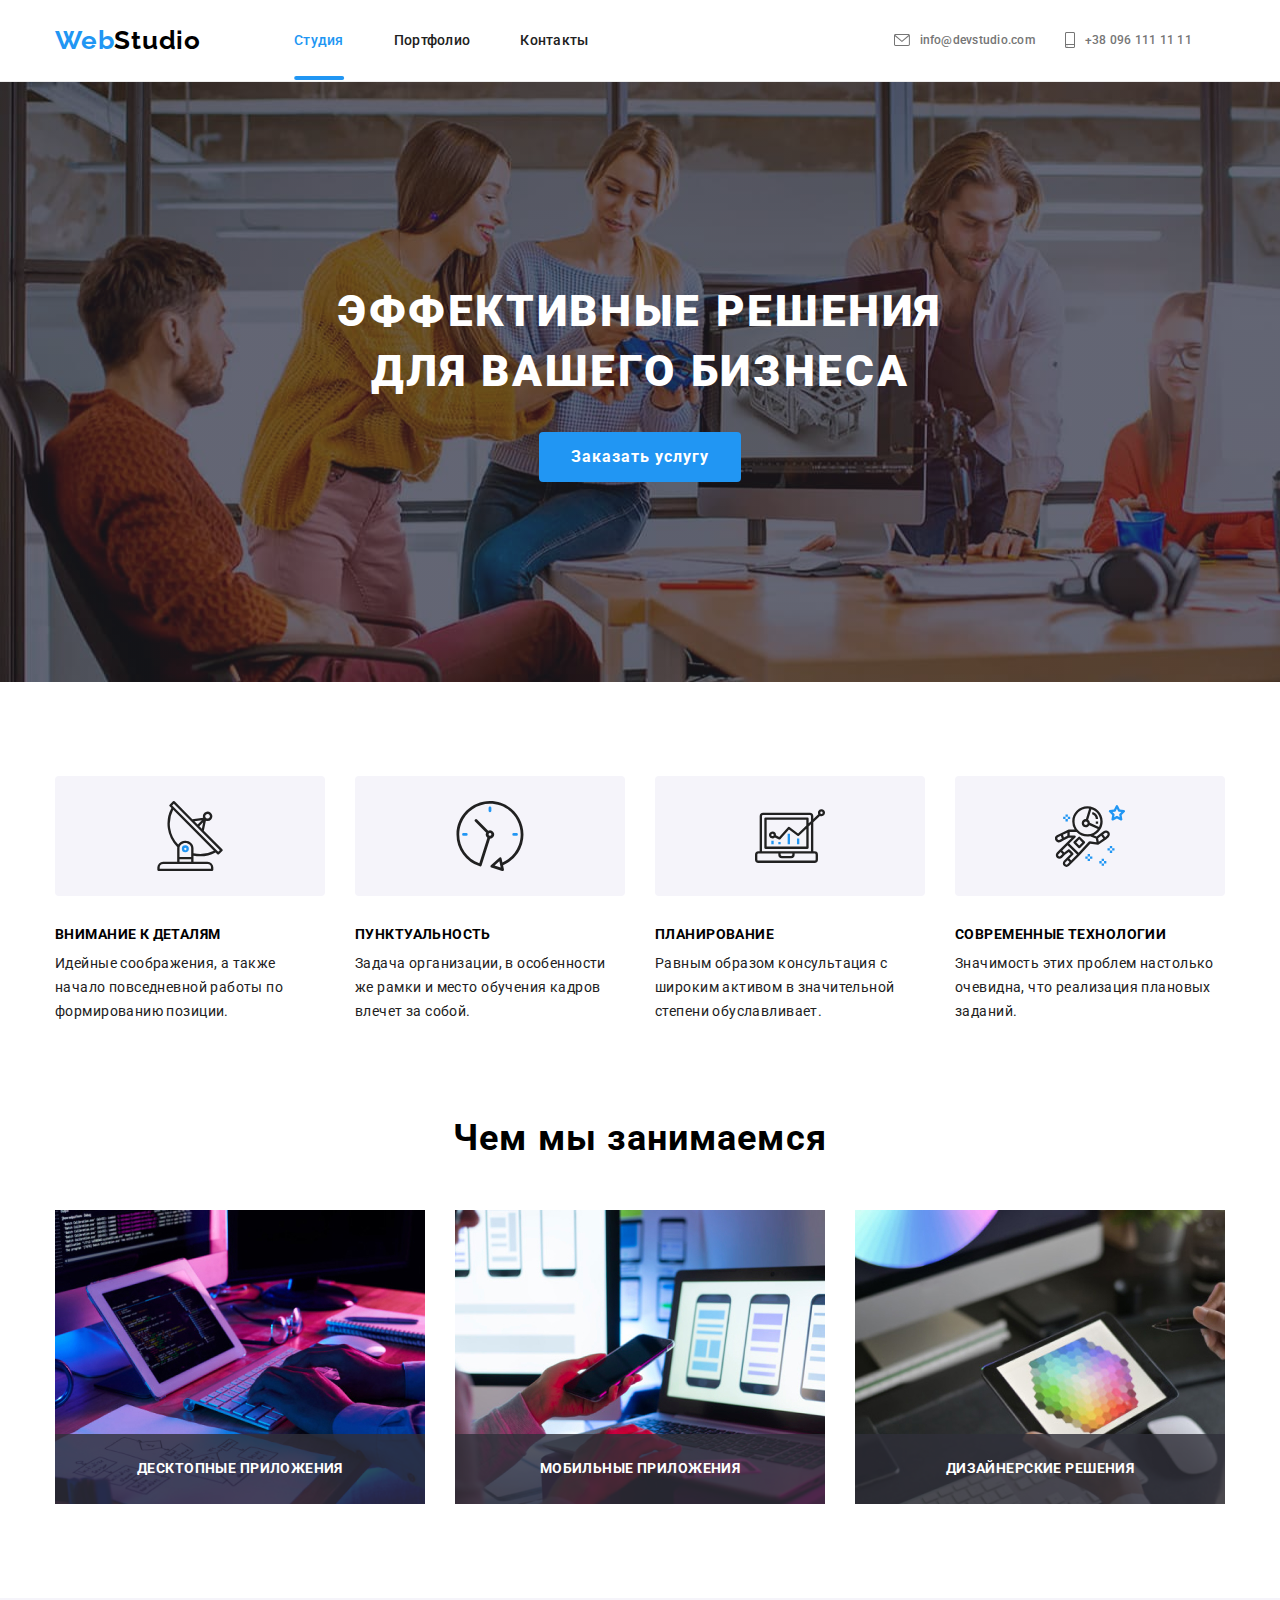
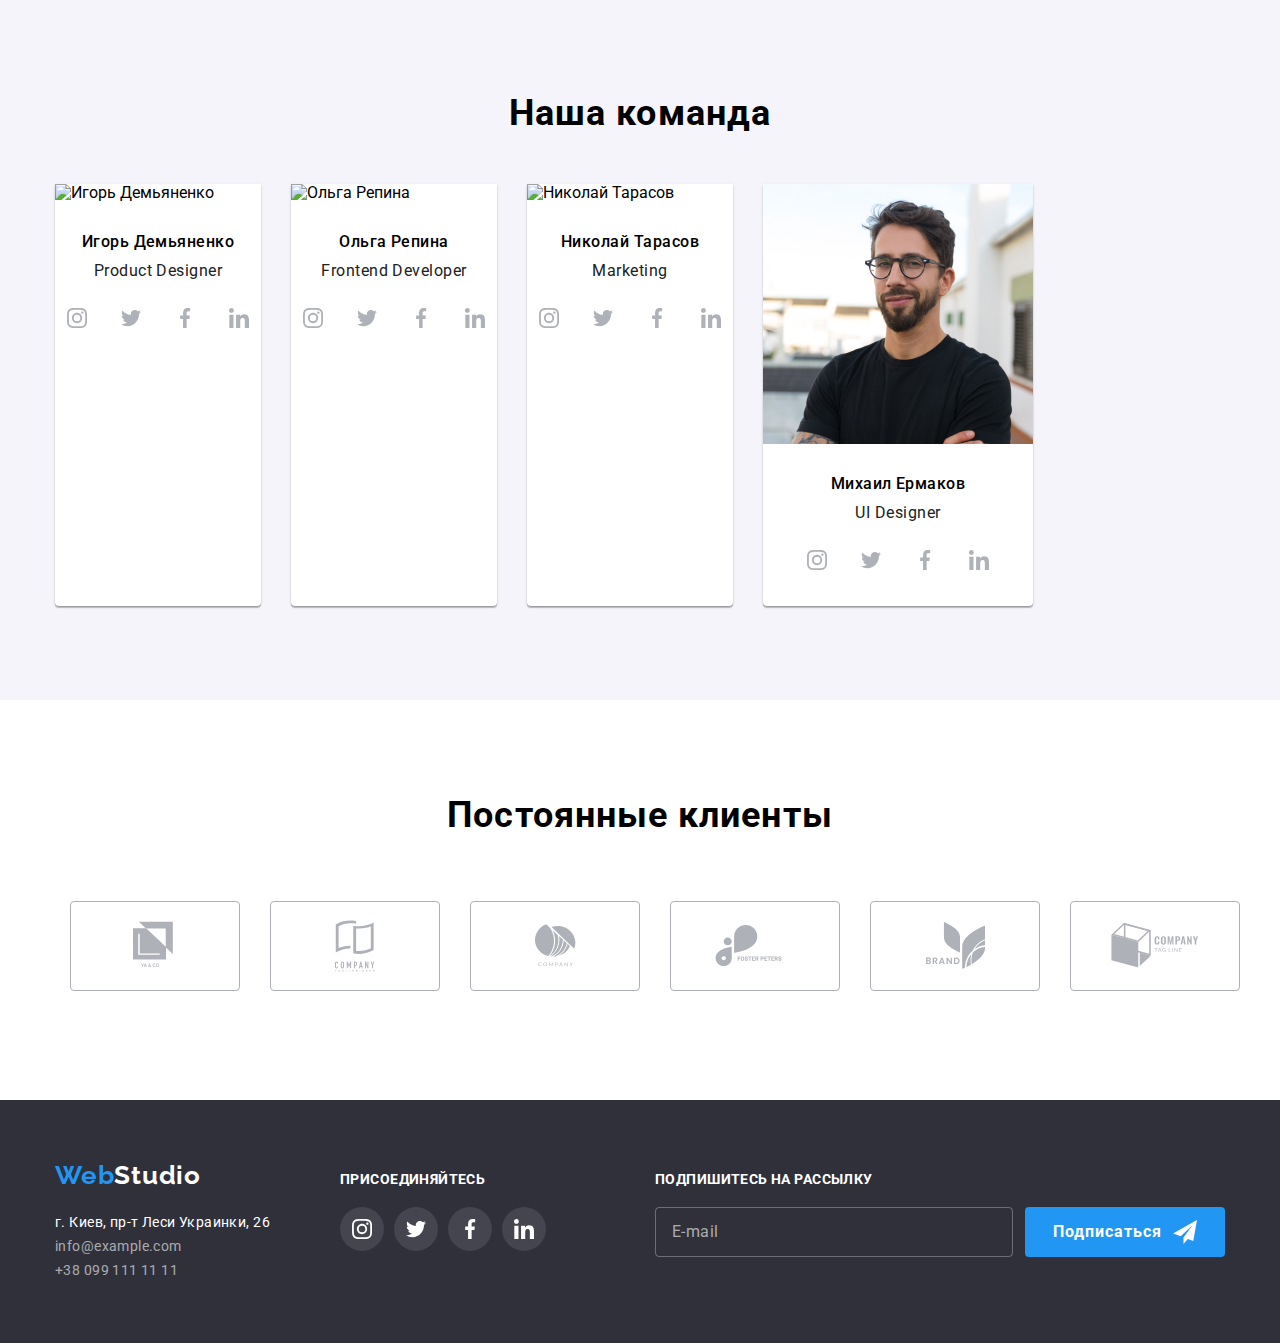
==== index.html @ d5cc0164 "дабавлены файлы в проект  и создана адаптивная версия страниц" ====
<!DOCTYPE html>
<html lang="ru">
   <head>
      <meta charset="UTF-8">
      <meta name="viewport" content="width=device-width, initial-scale=1.0">
      <title>WebStudio</title>
      <link rel="preconnect" href="https://fonts.gstatic.com">
      <link href="https://fonts.googleapis.com/css2?family=Raleway:wght@700&family=Roboto:wght@400;500;700;900&display=swap" rel="stylesheet">
      <link rel="stylesheet" href="https://cdnjs.cloudflare.com/ajax/libs/modern-normalize/1.0.0/modern-normalize.min.css">
      <link rel="stylesheet" href="./css/main.min.css">
  </head>

<body>
    
   <header class="header-page">
      <div class="container header__container">
        
         <div class="header-page__mobile">
            <a class="logo-name" href="./index.html" lang="en">
               <span class="logo-name__first">Web</span><span class="logo-name__second">Studio</span>
            </a>

            <button 
            type="button" 
            class="menu-button" 
            aria-expanded="false"
            aria-controls="menu-container"
            data-menu-button>
               <svg class="menu-button--icon" width="40" height="40" 
               aria-label="Переключатель мобильного меню">
                  <use class="icon-cross"  
                  href="./images/sprite.svg#close_40px"></use>
                  <use class="icon-menu" 
                  href="./images/sprite.svg#menu_40px"></use>
               </svg>
            </button>
         </div>

         <nav class="main-nav" 
               id="menu-container"
               data-menu >
               
                  <ul class="main-nav__list">
                     <li class="main-nav__item">
                        <a class="main-nav__link main-nav__link--current" href="#"> Студия</a>
                     </li>
                     <li class="main-nav__item">
                        <a class="main-nav__link" href="./portfolio.html"> Портфолио</a>
                     </li>
                     <li class="main-nav__item">
                        <a class="main-nav__link" href="#"> Контакты</a>
                     </li>
                  </ul>
               
               
                  <ul class="contact">
                     <li class="contact__item">
                        <a class="contact__link" href="mailto:info@devstudio.com">
                           <svg class="contact__icon contact__icon--envelope" width="16" height="12">
                              <use href="./images/sprite.svg#envelope"></use>
                           </svg>
                           info@devstudio.com
                        </a>
                     </li>
                     <li class="contact__item">
                        <a class="contact__link" href="tel:+380961111111">
                           <svg class="contact__icon contact__icon--smartphone" width="10" height="16">
                              <use href="./images/sprite.svg#smartphone"></use>
                           </svg>
                           +38 096 111 11 11
                        </a>
                     </li>
                  </ul>
               
            </nav>

      </div>
   </header>
   
   <main>
      <!--Hero-->
      <section class="hero">
         <div class="container">
            <h1 class="hero__title">Эффективные решения для вашего бизнеса</h1>
            <button class="modal-btn" type="button" data-modal-open>Заказать услугу</button>
         </div>
      </section>
        
       
     <!--Priority-->
      <section class="priority">
          <h2 class="visually-hidden">Преимущества</h2>
          <div class="container">
              <ul class="priority__list ">
                
                 <li class="priority__item">
                    <div class="priority__cover">
                      <svg class="priority__icon">
                        <use href="./images/sprite.svg#antenna"></use>
                     </svg>
                   </div>
                      <h3 class="title">Внимание к деталям</h3>
                      <p class="priority__text">Идейные соображения, а также начало повседневной работы по формированию позиции.</p>
                 </li>

                 <li class="priority__item">
                    <div class="priority__cover">
                      <svg class="priority__icon">
                        <use href="./images/sprite.svg#clock"></use>
                      </svg>
                    </div>
                      <h3 class="title">Пунктуальность</h3>
                      <p class="priority__text">Задача организации, в особенности же рамки и место обучения кадров влечет за собой.</p>
                 </li>

                 <li class="priority__item">
                    <div class="priority__cover">
                      <svg class="priority__icon" >
                        <use href="./images/sprite.svg#diagram"></use>
                      </svg>
                   </div>
                       <h3 class="title">Планирование</h3>
                       <p class="priority__text">Равным образом консультация с широким активом в значительной степени обуславливает.</p>
                 </li>

                 <li class="priority__item">
                    <div class="priority__cover">
                      <svg class="priority__icon">
                        <use href="./images/sprite.svg#astronaut"></use>
                      </svg>
                   </div>
                      <h3 class="title">Современные технологии</h3>
                      <p class="priority__text">Значимость этих проблем настолько очевидна, что реализация плановых заданий.</p>
                 </li>
              </ul>
            </div> 
         </section> 
         
         <!--doing-->
  <section class="doing">
             <div class="container">
                <h2 class="section-title">Чем мы занимаемся</h2>
                <ul class="doing__list">
                  
                  <li class="doing__item">
                     <img class="doing__img" src="./images/doing/img.1.jpg" 
                           alt="Набор кода" 
                           srcset="./images/doing/img.1-1x.jpg 1x, 
                           ./images/doing/img.1-2x.jpg 2x">
                      <h3 class="doing__subtitle">Десктопные приложения</h3>
                  </li>
                  
                  <li class="doing__item">
                     <img class="doing__img" src="./images/doing/img.2.jpg" 
                        alt="Создание приложений для смартфона" 
                        srcset="./images/doing/img.2-1x.jpg 1x, 
                        ./images/doing/img.2-2x.jpg 2x">
                     <h3 class="doing__subtitle">Мобильные приложения</h3>
                  </li>
                  
                  <li class="doing__item">
                     <img class="doing__img" src="./images/doing/img.3.jpg" 
                       alt="Дизайн приложений" 
                       srcset="./images/doing/img.3-1x.jpg 1x, ./images/Galery/img.3-2x.jpg 2x">
                     <h3 class="doing__subtitle">Дизайнерские решения</h3>
                  </li>
                
               </ul>
            </div>
         </section> 

         <!--team-->

  <section class="team">
            <div class="container">
             <h2 class="section-title">Наша команда</h2>
              <ul class="team__list">
                  
                <li class="team__item">
                     <picture class="team__img">
                        <source 
                        srcset="./images/Team/img1-desk-1x.jpg 1x, ./images/Team/img1-desk-2x.jpg 2x" 
                        media="(min-width: 1200px)">
                     
                        <source 
                        srcset="./images/Team/img1-tablet-1х.jpg 1x, ./images/Team/img1-tablet-2x.jpg 2x" 
                        media="(min-width: 768px)">
                     
                        <source 
                        srcset="./images/Team/img1-1х.jpg 1x, ./images/Team/img1-2х.jpg 2x" 
                        media="(min-width: 320px)">
                        <img class="team__img" src="./images/Team/img1-1х.jpg" 
                           alt="Игорь Демьяненко" >
                     </picture>
                     <div class="team__text">
                         <h3 class="team__name">Игорь Демьяненко</h3>
                         <p class="team__specialty" lang="en">Product Designer</p>
                     </div>
                       <ul class="social-list social-list--cards">
                         <li class="social__item">
                            <a class="social__link" href="">
                              <svg class="social__icon">
                                 <use href="./images/sprite.svg#instagram"></use>
                              </svg>
                            </a>
                         </li>
                         <li class="social__item">
                            <a class="social__link" href="">
                              <svg class="social__icon">
                                 <use href="./images/sprite.svg#twitter"></use>
                              </svg>
                            </a>
                         </li>
                         <li class="social__item">
                            <a class="social__link" href="">
                              <svg class="social__icon">
                                 <use href="./images/sprite.svg#facebook"></use>
                              </svg>
                            </a>
                         </li>
                         <li class="social__item">
                            <a class="social__link" href="">
                              <svg class="social__icon">
                                 <use href="./images/sprite.svg#linkedin"></use>
                              </svg>
                            </a>
                         </li>
                     </ul>
                 </li>

                 <li class="team__item">
                        <picture class="team__img">
                           <source 
                              srcset="./images/Team/img2-desk-1x.jpg 1x, ./images/Team/img2-desk-2x.jpg 2x" 
                              media="(min-width: 1200px)">
                           
                           <source 
                           srcset="./images/Team/img2-tablet-1x.jpg 1x, ./images/Team/img2-tablet-2x.jpg 2x" 
                              media="(min-width: 768px)">
                           
                           <source 
                           srcset="./images/Team/img2-1х.jpg 1x, ./images/Team/img2-2х.jpg 2x"
                              media="(min-width: 320px)">
                           <img class="team__img" src="./images/Team/img2-1х.jpg" 
                                 alt="Ольга Репина" >
                           </picture>
                        <div class="team__text">
                          <h3 class="team__name">Ольга Репина</h3>
                          <p class="team__specialty" lang="en">Frontend Developer</p>
                       </div>
                     <ul class="social-list social-list--cards">
                        <li class="social__item">
                           <a class="social__link" href="">
                              <svg class="social__icon">
                                 <use href="./images/sprite.svg#instagram"></use>
                              </svg>
                           </a>
                        </li>
                        <li class="social__item">
                           <a class="social__link" href="">
                              <svg class="social__icon">
                                 <use href="./images/sprite.svg#twitter"></use>
                              </svg>
                           </a>
                        </li>
                        <li class="social__item">
                           <a class="social__link" href="">
                              <svg class="social__icon">
                                 <use href="./images/sprite.svg#facebook"></use>
                              </svg>
                           </a>
                        </li>
                        <li class="social__item">
                           <a class="social__link" href="">
                              <svg class="social__icon">
                                 <use href="./images/sprite.svg#linkedin"></use>
                              </svg>
                           </a>
                        </li>
                     </ul>
                 </li>

                 <li class="team__item">
                       <picture class="team__img">
                           <source 
                           srcset="./images/Team/img3-desk-1x.jpg 1x, ./images/Team/img3-desk-2x.jpg 2x" 
                           media="(min-width: 1200px)">
                        
                           <source 
                           srcset="./images/Team/img3-tablet-1x.jpg 1x, ./images/Team/img3-tablet-2x.jpg 2x" 
                           media="(min-width: 768px)">
                        
                           <source 
                           srcset="./images/Team/img3-1х.jpg 1x, ./images/Team/img3-2х.jpg 2x" 
                           media="(min-width: 320px)">
                           <img class="team__img" src="./images/Team/img3-1х.jpg" 
                           alt="Николай Тарасов" >
                        </picture>
                       <div class="team__text">
                          <h3 class="team__name">Николай Тарасов</h3>
                          <p class="team__specialty" lang="en">Marketing</p>
                      </div>
                     <ul class="social-list social-list--cards">
                        <li class="social__item">
                           <a class="social__link" href="">
                              <svg class="social__icon">
                                 <use href="./images/sprite.svg#instagram"></use>
                              </svg>
                           </a>
                        </li>
                        <li class="social__item">
                           <a class="social__link" href="">
                              <svg class="social__icon">
                                 <use href="./images/sprite.svg#twitter"></use>
                              </svg>
                           </a>
                        </li>
                        <li class="social__item">
                           <a class="social__link" href="">
                              <svg class="social__icon">
                                 <use href="./images/sprite.svg#facebook"></use>
                              </svg>
                           </a>
                        </li>
                        <li class="social__item">
                           <a class="social__link" href="">
                              <svg class="social__icon">
                                 <use href="./images/sprite.svg#linkedin"></use>
                              </svg>
                           </a>
                        </li>
                     </ul>
                 </li>

                 <li class="team__item">
                        <picture class="team__img">
                           <source 
                           srcset="./images/team/img4-desk-1x.jpg 1x, ./images/team/img4-desk-2x.jpg 2x" 
                           media="(min-width: 1200px)">
                        
                           <source 
                           srcset="./images/team/img4-tablet-1x.jpg 1x, ./images/team/img4-tablet-2x.jpg 2x" 
                           media="(min-width: 768px)">
                        
                           <source 
                           srcset="./images/team/img4-1х.jpg 1x, ./images/team/img4-2х.jpg 2x" 
                           media="(min-width: 320px)">
                           <img class="team__img" src="./images/team/img4-1х.jpg" 
                           alt="Михаил Ермаков" >
                        </picture>
                        <div class="team__text">
                          <h3 class="team__name">Михаил Ермаков</h3>
                          <p class="team__specialty" lang="en">UI Designer</p>
                       </div>
                      <ul class="social-list social-list--cards">
                        <li class="social__item">
                           <a class="social__link" href="">
                              <svg class="social__icon">
                                 <use href="./images/sprite.svg#instagram"></use>
                              </svg>
                           </a>
                        </li>
                        <li class="social__item">
                           <a class="social__link" href="">
                              <svg class="social__icon">
                                 <use href="./images/sprite.svg#twitter"></use>
                              </svg>
                           </a>
                        </li>
                        <li class="social__item">
                           <a class="social__link" href="">
                              <svg class="social__icon">
                                 <use href="./images/sprite.svg#facebook"></use>
                              </svg>
                           </a>
                        </li>
                        <li class="social__item">
                           <a class="social__link" href="">
                              <svg class="social__icon">
                                 <use href="./images/sprite.svg#linkedin"></use>
                              </svg>
                           </a>
                        </li>
                     </ul>
                 </li>
              </ul>
            </div>
         </section> 
     

   
   <!--Clients -->
<section class="clients">
         <div class="container">
             <h2 class="section-title">Постоянные клиенты</h2>
             <ul class="clients__list">
                <li class="clients__item">
                   <a class="clients__link" href="">
                     <svg class="clients__icon" width="44" height="50">
                        <use href="./images/sprite.svg#cl1"></use>
                     </svg>
                   </a>
                </li>
                <li class="clients__item">
                  <a class="clients__link" href="">
                     <svg class="clients__icon" width="40" height="52">
                        <use href="./images/sprite.svg#cl2"></use>
                     </svg>
                  </a>
                </li>
                <li class="clients__item">
                  <a class="clients__link" href="">
                     <svg class="clients__icon" width="41" height="43">
                        <use href="./images/sprite.svg#cl3"></use>
                     </svg>
                  </a>
                </li>
                <li class="clients__item">
                  <a class="clients__link" href="">
                     <svg class="clients__icon" width="80" height="42">
                        <use href="./images/sprite.svg#cl4"></use>
                     </svg>
                  </a>
                </li>
                <li class="clients__item">
                  <a class="clients__link" href="">
                     <svg class="clients__icon" width="59" height="47">
                        <use href="./images/sprite.svg#cl5"></use>
                     </svg>
                  </a>
                </li>
                <li class="clients__item">
                  <a class="clients__link" href="">
                     <svg class="clients__icon" width="88" height="45">
                        <use href="./images/sprite.svg#cl6"></use>
                     </svg>
                  </a>
                </li>
             </ul>
         </div>
     </section>
   </main>
        
        <!--Footer-->
  <footer class="footer">
        <div class="container footer__section">
            <div class="footer--tablet">
               <div class="footer__container">
               <a class="logo-name logo-name--accent" href="./index.html" lang="en">
                  <span class="logo-name__first">Web</span><span >Studio</span>
               </a>
               <address class="footer__contact">
                  <ul class="footer__list">
                     <li class="footer__item">
                        <a class="footer__link geolocation" href="https://goo.gl/maps/EtJUNi4Rh7HyhGB7A" target="_blank">г. Киев, пр-т Леси Украинки, 26</a>
                     </li>
                     <li class="footer__item">
                        <a class="footer__link" href="mailto:info@example.com">info@example.com</a>
                     </li>
                     <li class="footer__item">
                        <a class="footer__link" href="tel:+380991111111">+38 099 111 11 11</a>
                     </li>
                  </ul>
               </address>
               </div>
               <div class="social">
                  <b class="title title--appeal">присоединяйтесь</b>
                  <ul class="social-list">
                     <li class="social__item">
                        <a class="social__link footer--social__link" href="">
                           <svg class="social__icon footer--social__icon">
                              <use href="./images/sprite.svg#instagram"></use>
                           </svg>
                        </a>
                     </li>
                     <li class="social__item">
                        <a class="social__link footer--social__link" href="">
                           <svg class="social__icon footer--social__icon">
                              <use href="./images/sprite.svg#twitter"></use>
                           </svg>
                        </a>
                     </li>
                     <li class="social__item">
                        <a class="social__link footer--social__link" href="">
                           <svg class="social__icon footer--social__icon">
                              <use href="./images/sprite.svg#facebook"></use>
                           </svg>
                        </a>
                     </li>
                     <li class="social__item">
                        <a class="social__link footer--social__link" href="">
                           <svg class="social__icon footer--social__icon">
                              <use href="./images/sprite.svg#linkedin"></use>
                           </svg>
                        </a>
                     </li>
                  </ul>
               </div>
            </div>
             <form class="form">
                <b class="title title--appeal">Подпишитесь на рассылку</b>
                <label class="form__label">
                   <input class="form__input" type="email" name="mail" placeholder="E-mail"/> 
                   <button class="modal-btn modal-btn--form" type="submit">Подписаться
                      <svg class="form__icon" width="24" height="24">
                         <use href="./images/sprite.svg#send"></use>
                      </svg>
                   </button>
                </label>
             </form>
       </div>
    </footer>
 
    <!--Backdrop-->
   <div class="backdrop is-hidden" data-modal>
       <div class="modal">
             <button  type="button" class="modal__close-button" data-modal-close>
              <svg class="button__close-icon">
                <use href="./images/sprite.svg#close-black"></use>
              </svg>
             </button>
             <b class="backdrop__title">Оставьте свои данные, мы вам перезвоним</b>
        
           <div class="modal-form">
             <label class="modal-form__label">
               <span class="modal-form__name">Имя</span> 
                <span class="modal-form-container">
                  <input class="modal-form__input" type="text" name="name">
                     <svg class="modal-form__icon" width="18" height="18">
                        <use href="./images/sprite.svg#person-black"></use>
                     </svg> 
                </span>
             </label>
           </div>
         
           <div class="modal-form">
             <label class="modal-form__label">
               <span class="modal-form__name">Телефон</span>
               <span class="modal-form-container">
                 <input class="modal-form__input" type="tel" name="tel">
                    <svg class="modal-form__icon" width="18" height="18">
                       <use href="./images/sprite.svg#phone-black"></use>
                   </svg>
               </span>
             </label>
           </div>
        
           <div class="modal-form">
             <label class="modal-form__label">
               <span class="modal-form__name">Почта</span>
               <span class="modal-form-container">
                 <input class="modal-form__input" type="email" name="email">
                    <svg class="modal-form__icon" width="18" height="18">
                      <use href="./images/sprite.svg#email-black"></use>
                   </svg>
               </span>
             </label>
           </div>
        
           <div class="modal-form modal-form--textarea ">
            <label class="modal-form__label">
               <span class="modal-form__name">Комментарий</span>
               <textarea class="modal-form__placeholder" name="comment" placeholder="Введите текст"></textarea>
            </label>
           </div>
         
           <div class="checkbox">
              <input class="chekbox__input visually-hidden" type="checkbox" name="check" value="accept-policy" id="policy">
              <label class="checkbox__label" for="policy">
                 <span class="checkbox__text">Соглашаюсь с рассылкой и принимаю
                   <a class="checkbox__link" href="#">Условия договора</a> 
                </span>
             </label>
           </div>
         
           <button class="modal-btn" type="submit">Отправить</button>
         
       </div>
    </div> 
   
<script src="./js/modal.js"></script>
<script src="./js/burger.js"></script>
</body>
</html>
---- css/main.min.css ----
:root{--third-color: #212121;--title-text-color: #757575;--accent-color: #2196f3;--second-color: #ffffff;--background-body-section: #e5e5e5;--background-team-section: #f5f4fa;--background-hero-section: #2f303a;--footer-link-color: rgba(255, 255, 255, 0.6);--footer-background-color: rgb(255, 255, 255, 0.1);--timing-fn: 250ms cubic-bezier(0.4, 0, 0.2, 1);--main-font: Roboto, sans-serif;--secondary-font: Raleway, sans-serif;--main-letter-spacing: 0.03em}a{text-decoration:none}ul{list-style:none;padding:0;margin:0}h1,h2,h3,h4,p{margin:0}.img{display:block;max-width:100%}box*{margin:0}.contact,.footer-contact{font-style:normal}body{font-family:var(--main-font)}.visually-hidden{position:absolute;width:1px;height:1px;margin:-1px;border:0;padding:0;white-space:nowrap;clip-path:inset(100%);clip:rect(0 0 0 0);overflow:hidden}.is-hidden{opacity:0;visibility:hidden;pointer-events:none}.container{display:block;padding-right:15px;padding-left:15px;width:100%;margin:0 auto}@media screen and (min-width: 480px){.container{max-width:480px}}@media screen and (min-width: 768px){.container{max-width:768px}}@media screen and (min-width: 1200px){.container{max-width:1200px}}.section{padding-top:60px;padding-bottom:60px}.section-title{display:block;font-weight:700;font-size:28px;line-height:1.18;text-align:center;letter-spacing:0.03em;margin-bottom:30px}@media screen and (min-width: 1200px){.section-title{font-size:36px;line-height:1.17;margin-bottom:50px}}.title{display:block;margin-bottom:10px;font-weight:700;font-size:14px;line-height:1.143;letter-spacing:0.03em;text-transform:uppercase}.title--appeal{color:var(--second-color);margin-bottom:20px}@media screen and (min-width: 320px) and (max-width: 767px){.title{text-align:center}}.logo-name{text-decoration:none;font-family:var(--secondary-font);font-weight:700;font-size:24px;line-height:1.17;letter-spacing:0.03em}@media screen and (min-width: 768px){.logo-name{margin-right:88px}}@media screen and (min-width: 1200px){.logo-name{font-size:26px;line-height:1.19;margin-right:93px}}.logo-name__first{color:var(--accent-color)}.logo-name__second{color:black}.logo-name--accent{display:block;margin:0 auto;margin-bottom:20px;color:var(--second-color)}.modal-btn{display:block;margin:0 auto;min-width:200px;padding:10px 32px;border-radius:4px;border:none;cursor:pointer;font-family:var(--main-font);font-weight:700;font-size:16px;line-height:1.88;letter-spacing:0.06em;color:var(--second-color);background-color:var(--accent-color)}.modal-btn--form{display:flex;justify-content:space-between;align-items:center;padding:10px 28px;width:200px;height:50px}.social-list{display:flex;justify-content:center}.social-list--cards{padding-bottom:24px}.social{display:block;margin:0 auto;margin-bottom:60px}@media screen and (min-width: 768px){.social{margin:0}}.social__item:not(:last-child){margin-right:10px}.social__icon{width:20px;height:20px;fill:#afb1b8;transition:fill var(--timing-fn)}.social__link:hover .social__icon,.social__link:focus .social__icon{fill:var(--second-color)}.social__link{display:flex;justify-content:center;align-items:center;width:44px;height:44px;border-radius:50%;background-color:var(--second-color);transition:background-color var(--timing-fn)}.social__link:hover,.social__link:focus{background-color:var(--accent-color)}.header-page{position:relative;border-bottom:1px solid #ececec;margin:0 auto}.header-page__mobile{display:flex;justify-content:space-between;align-items:center}.header-page__container{padding-top:16px;padding-bottom:16px;text-align:center}.main-nav__link{position:relative;transition:color var(--timing-fn);padding-bottom:8px;font-weight:500;font-size:18px;line-height:1.17;letter-spacing:0.02em;color:#212121}.main-nav__link--current{color:var(--accent-color)}.main-nav__link--current::after{content:"";position:absolute;display:block;width:100%;height:4px;background-color:var(--accent-color);bottom:0;border-radius:2px;left:50%;transform:translate(-50%)}.main-nav__link .main-nav__link:hover,.main-nav__link .contact__link:hover,.main-nav__link .main-nav__link:focus{color:var(--accent-color)}.contact{margin-right:auto}.contact__icon{display:block;margin-right:10px;fill:currentColor}.contact__link{display:flex;justify-content:center;align-items:center;font-weight:500;font-size:18px;line-height:1.17;letter-spacing:0.02em;color:var(--title-text-color);transition:color var(--timing-fn)}.menu-button{display:inline-flex;margin:0;padding:0;border:none;background-color:transparent}.menu-button--icon{display:block;transition:fill var(--timing-fn)}.menu-button:hover .menu-button--icon,.menu-button:focus .menu-button--icon{fill:var(--accent-color)}.menu-button .icon-cross{display:none}.menu-button.is-open .icon-cross{display:block}.menu-button.is-open .icon-menu{display:none}.main-nav.is-open{box-shadow:0px 4px 8px rgba(0,0,0,0.04),0px 2px 4px rgba(0,0,0,0.08),0px 1px 3px rgba(0,0,0,0.16)}@media screen and (min-width: 320px) and (max-width: 767px){.main-nav{display:none;position:absolute;z-index:100;top:100%;left:0;width:100%;background-color:var(--second-color);padding-top:60px;padding-bottom:60px;border-top:1px solid #ececec;transition:transform var(--timing-fn)}.main-nav.is-open{display:block}.main-nav__item:not(:last-child){margin-bottom:40px}.main-nav__list{margin-bottom:60px}.contact__item:not(:last-child){margin-bottom:16px}}@media screen and (min-width: 768px){.header__container{display:flex;align-items:center}.main-nav{display:flex}.main-nav__list{display:flex;align-items:center;margin-right:84px}.main-nav__item:not(:last-child){margin-right:50px}.main-nav__link{padding:32px 0;font-size:14px;line-height:1.14}.contact{display:flex;flex-wrap:wrap}.contact__link{font-size:12px;line-height:1.67}.menu-button{display:none}}@media screen and (min-width: 768px) and (max-width: 1199px){.contact__icon--envelope{width:14px;height:10px}.contact__icon--smartphone{height:14px}.contact__item:not(:last-child){margin-bottom:10px}}@media screen and (min-width: 1200px){.header__container{padding-top:25px;padding-bottom:25px}.main-nav__list{margin-right:305px}.contact__item:not(:last-child){margin-right:30px}.main-nav__link:hover,.contact__link:hover,.main-navn__link:focus{color:var(--accent-color)}}.hero{background-image:linear-gradient(rgba(47,48,58,0.4), rgba(47,48,58,0.4)),url("../images/hero/Header-mobile.jpg");background-repeat:no-repeat;background-size:cover;padding-top:118px;padding-bottom:118px}.hero__title{display:block;max-width:360px;margin:0 auto;margin-bottom:30px;font-weight:900;font-size:26px;line-height:1.62;text-align:center;letter-spacing:0.06em;text-transform:uppercase;color:var(--second-color)}@media screen and (min-device-pixel-ratio: 2) and (min-width: 320px), screen and (min-resolution: 192dpi) and (min-width: 320px), screen and (min-resolution: 2dppx) and (min-width: 320px){.hero{background-image:linear-gradient(rgba(47,48,58,0.4), rgba(47,48,58,0.4)),url("../images/hero/Header-mobile@2x.jpg")}}@media screen and (min-width: 768px){.hero{background-image:linear-gradient(rgba(47,48,58,0.4), rgba(47,48,58,0.4)),url("../images/hero/Header-tablet.jpg")}}@media screen and (min-device-pixel-ratio: 2) and (min-width: 768px), screen and (min-resolution: 192dpi) and (min-width: 768px), screen and (min-resolution: 2dppx) and (min-width: 768px){.hero{background-image:linear-gradient(rgba(47,48,58,0.4), rgba(47,48,58,0.4)),url("../images/hero/Header-tablet@2x.jpg")}}@media screen and (min-width: 1200px){.hero{max-width:1600px;background-image:linear-gradient(rgba(47,48,58,0.4), rgba(47,48,58,0.4)),url("../images/hero/Header-desctop.jpg");padding-top:200px;padding-bottom:200px;margin:0 auto}.hero__title{max-width:696px;font-size:44px;line-height:1.36}}@media screen and (min-device-pixel-ratio: 2) and (min-width: 1200px), screen and (min-resolution: 192dpi) and (min-width: 1200px), screen and (min-resolution: 2dppx) and (min-width: 1200px){.hero{background-image:linear-gradient(rgba(47,48,58,0.4), rgba(47,48,58,0.4)),url("../images/hero/Header-desctop@2x.jpg")}}.priority{padding-top:60px;padding-bottom:60px}.priority__icon{display:flex;justify-content:center;align-items:center;width:70px;height:70px}.priority__cover{display:flex;height:120px;justify-content:center;align-items:center;background-color:var(--background-team-section);border-radius:4px;margin-bottom:30px}.priority__text{font-weight:400;font-size:14px;line-height:1.71;letter-spacing:0.03em;color:var(--third-color)}@media screen and (min-width: 320px) and (max-width: 767px){.priority__item{display:block;max-width:450px}.priority__item:not(:last-child){margin-bottom:30px}}@media screen and (min-width: 768px){.priority__list{display:flex;flex-wrap:wrap;margin:-15px}.priority__item{display:block;max-width:calc((100% - 2 * 30px) / 2);margin:15px}}@media screen and (min-width: 1200px){.priority{padding-top:94px;padding-bottom:94px}.priority__list{display:flex;justify-content:space-between}.priority__item{display:block;max-width:270px}}.doing{padding-bottom:94px}@media screen and (max-width: 1199px){.doing{display:none}}.doing__img{display:block;width:100%;height:auto}.doing__list{display:flex;justify-content:space-between}.doing__subtitle{position:absolute;bottom:0;display:flex;width:100%;height:70px;justify-content:center;align-items:center;padding:27px 82px;background-color:rgba(47,48,58,0.8);font-weight:700;font-size:14px;line-height:1.14;letter-spacing:0.03em;color:var(--second-color);text-transform:uppercase}.doing__item{position:relative}.doing__item:not(:last-child){margin-right:30px}.team{margin:0 auto;background-color:var(--background-team-section);padding-top:60px;padding-bottom:60px}.team__name{display:block;padding-bottom:10px;font-weight:500;font-size:16px;line-height:1.19;text-align:center;letter-spacing:0.03em}.team__specialty{font-weight:400;font-size:16px;line-height:1.19;text-align:center;letter-spacing:0.03em;color:var(--third-color)}.team__img{display:block;max-width:100%;height:auto}.team__item{max-width:450px;background-color:var(--second-color);border-radius:0px 0px 4px 4px;box-shadow:0px 1px 3px rgba(0,0,0,0.12),0px 1px 1px rgba(0,0,0,0.14),0px 2px 1px rgba(0,0,0,0.2)}.team__text{display:block;padding-top:30px;padding-bottom:16px}@media screen and (min-width: 320px) and (max-width: 767px){.team__item:not(:last-child){margin-bottom:30px}}@media screen and (min-width: 768px){.team__list{display:flex;flex-wrap:wrap;margin:-15px}.team__item{display:block;max-width:calc((100% - 2 * 30px) / 2);margin:15px}}@media screen and (min-width: 768px){.team{padding-top:94px;padding-bottom:94px}}.clients{padding-top:60px;padding-bottom:60px}.clients__list{display:flex;flex-wrap:wrap;justify-content:center;margin:-15px}.clients__item{margin:15px}@media screen and (min-width: 768px){.clients__item{min-width:calc((100% - 3 * 30px) / 3)}}.clients__link{display:flex;flex-wrap:wrap;min-width:210px;height:90px;justify-content:center;align-items:center;background-color:var(--second-color);border-radius:4px;border:1px solid #afb1b8;transition:border-color var(--timing-fn)}.clients__link:hover,.clients__link:focus{border-color:var(--accent-color)}.clients__icon{display:block;fill:#afb1b8;transition:fill var(--timing-fn)}.clients__link:hover .clients__icon,.clients__link:focus .clients__icon{fill:var(--accent-color)}@media screen and (min-width: 1200px){.clients{padding-top:94px;padding-bottom:94px}.clients__list{display:flex;justify-content:space-between;align-items:center;margin:0;flex-wrap:nowrap}.clients__link{min-width:170px}.clients__item{min-width:170px}}.footer{text-align:center;background-color:var(--background-hero-section);padding-top:60px;padding-bottom:60px}.footer__list{margin-bottom:60px}.footer__link{font-family:var(--main-font);font-weight:400;font-size:14px;font-style:normal;line-height:1.71;letter-spacing:0.03em;color:var(--footer-link-color);transition:color var(--timing-fn)}.footer__link:hover{color:var(--accent-color)}.footer__item:not(:last-child){display:block;margin-bottom:8px}.footer--social__link{background-color:var(--footer-background-color);transition:background-color var(--timing-fn)}.footer--social__icon{fill:var(--second-color)}.geolocation{color:var(--second-color)}@media screen and (min-width: 768px){.footer--tablet{display:flex;justify-content:space-around}.form__label{display:inline-block}}@media screen and (min-width: 1200px){.footer{text-align:left}.footer__section{display:flex;justify-content:space-between;align-items:baseline}.footer--tablet{align-items:baseline}.footer__container{margin-right:70px}.footer__list{margin-bottom:0}.footer__item:not(:last-child){margin-bottom:0}}.form__input{display:block;width:100%;height:50px;margin-bottom:20px;border:1px solid rgba(255,255,255,0.3);box-sizing:border-box;border-radius:4px;background-color:transparent;padding:15px 16px;font-size:16px;line-height:1.25;letter-spacing:0.03em;color:var(--footer-link-color);transition:border-color var(--timing-fn)}.form__input:focus{outline:none;border-color:var(--accent-color)}.form__input::placeholder{font-size:16px;line-height:1.25;letter-spacing:0.03em;color:var(--footer-link-color)}@media screen and (min-width: 768px){.form__input{width:450px}}@media screen and (min-width: 1200px){.form__label{display:flex}.form__input{width:358px;margin-right:12px;margin-bottom:0}}.backdrop{position:fixed;top:0;left:0;z-index:100;width:100%;height:100%;background-color:rgba(0,0,0,0.2);transition:transform var(--timing-fn);overflow-y:scroll;padding-top:20%;padding-left:15px;padding-right:15px}.backdrop__title{display:block;font-weight:700;font-size:20px;line-height:1.5;text-align:center;letter-spacing:0.03em;color:var(--third-color);margin-bottom:12px}@media screen and (min-width: 768px){.backdrop__title{line-height:1.15}}.checkbox{display:flex;align-items:center;justify-content:center;margin-bottom:30px}.checkbox__text{font-size:12px;line-height:1.67;letter-spacing:0.03em;color:var(--third-color)}@media screen and (min-width: 1200px){.checkbox__text{font-size:14px;line-height:1.71}}.checkbox__link{font-size:12px;line-height:1.67;letter-spacing:0.03em;text-decoration:underline;color:var(--accent-color)}@media screen and (min-width: 1200px){.checkbox__link{font-size:14px;line-height:1.71}}.checkbox__label{display:flex;align-items:center;font-size:14px;line-height:1.71px;letter-spacing:0.03em;color:var(--third-color)}.checkbox__label::before{content:"";display:inline-block;min-width:16px;min-height:15px;margin-right:8px;border:2px solid #212121;transition:250ms var(--timing-fn)}.chekbox__input:checked+.checkbox__label::before{background-image:url(../images/icon-check.svg);background-size:contain;background-origin:border-box;background-color:var(--accent-color);border-color:transparent}.modal-form{display:block;margin-bottom:10px}.modal-form-container{position:relative}.modal-form__label{display:flex;flex-direction:column}.modal-form__name{display:block;margin-bottom:4px;font-size:12px;line-height:1.17;letter-spacing:0.01em;color:var(--title-text-color)}.modal-form__input{width:100%;height:40px;border:1px solid rgba(33,33,33,0.2);border-radius:4px;padding-left:42px;transition:border-color var(--timing-fn)}.modal-form--textarea{display:block;margin-bottom:25px}.modal-form__placeholder{resize:none;display:block;width:100%px;height:120px;border:1px solid rgba(33,33,33,0.2);box-sizing:border-box;border-radius:4px;padding:12px 16px;transition:border-color var(--timing-fn)}.modal-form__placeholder::placeholder{font-size:14px;line-height:1.14;letter-spacing:0.01em;color:rgba(117,117,117,0.5)}@media screen and (min-width: 1200px){.modal-form__placeholder::placeholder{font-size:12px;line-height:1.17}}.modal-form__icon{position:absolute;display:block;left:12px;top:50%;transform:translateY(-50%);transition:fill var(--timing-fn)}.modal-form__input:hover+.modal-form__icon,.modal-form__input:focus+.modal-form__icon{fill:var(--accent-color)}.modal-form__input:focus,.modal-form__placeholder:focus{border-color:var(--accent-color);outline:none}.modal{position:relative;width:100%;padding:40px;box-shadow:0px 1px 3px rgba(0,0,0,0.12),0px 1px 1px rgba(0,0,0,0.14),0px 2px 1px rgba(0,0,0,0.2);border-radius:4px;background-color:var(--second-color);transition:transform var(--timing-fn)}@media screen and (min-width: 481px){.modal{position:absolute;max-width:450px;top:50%;left:50%;transform:translate(-50%, -50%)}}@media screen and (min-width: 481px) and (min-width: 1200px){.modal{max-width:528px}}.modal__close-button{display:flex;justify-content:center;align-items:center;position:absolute;top:8px;right:8px;width:30px;height:30px;background-color:var(--second-color);border:1px solid rgba(0,0,0,0.1);border-radius:50%;cursor:pointer}.button__close-icon{display:block;width:18px;height:18px;transition:fill var(--timing-fn)}.modal__close-button:hover .button__close-icon{fill:var(--accent-color)}@media screen and (max-width: 800px) and (min-width: 320px) and (orientation: landscape){.modal{top:90%}}
/*# sourceMappingURL=main.min.css.map */
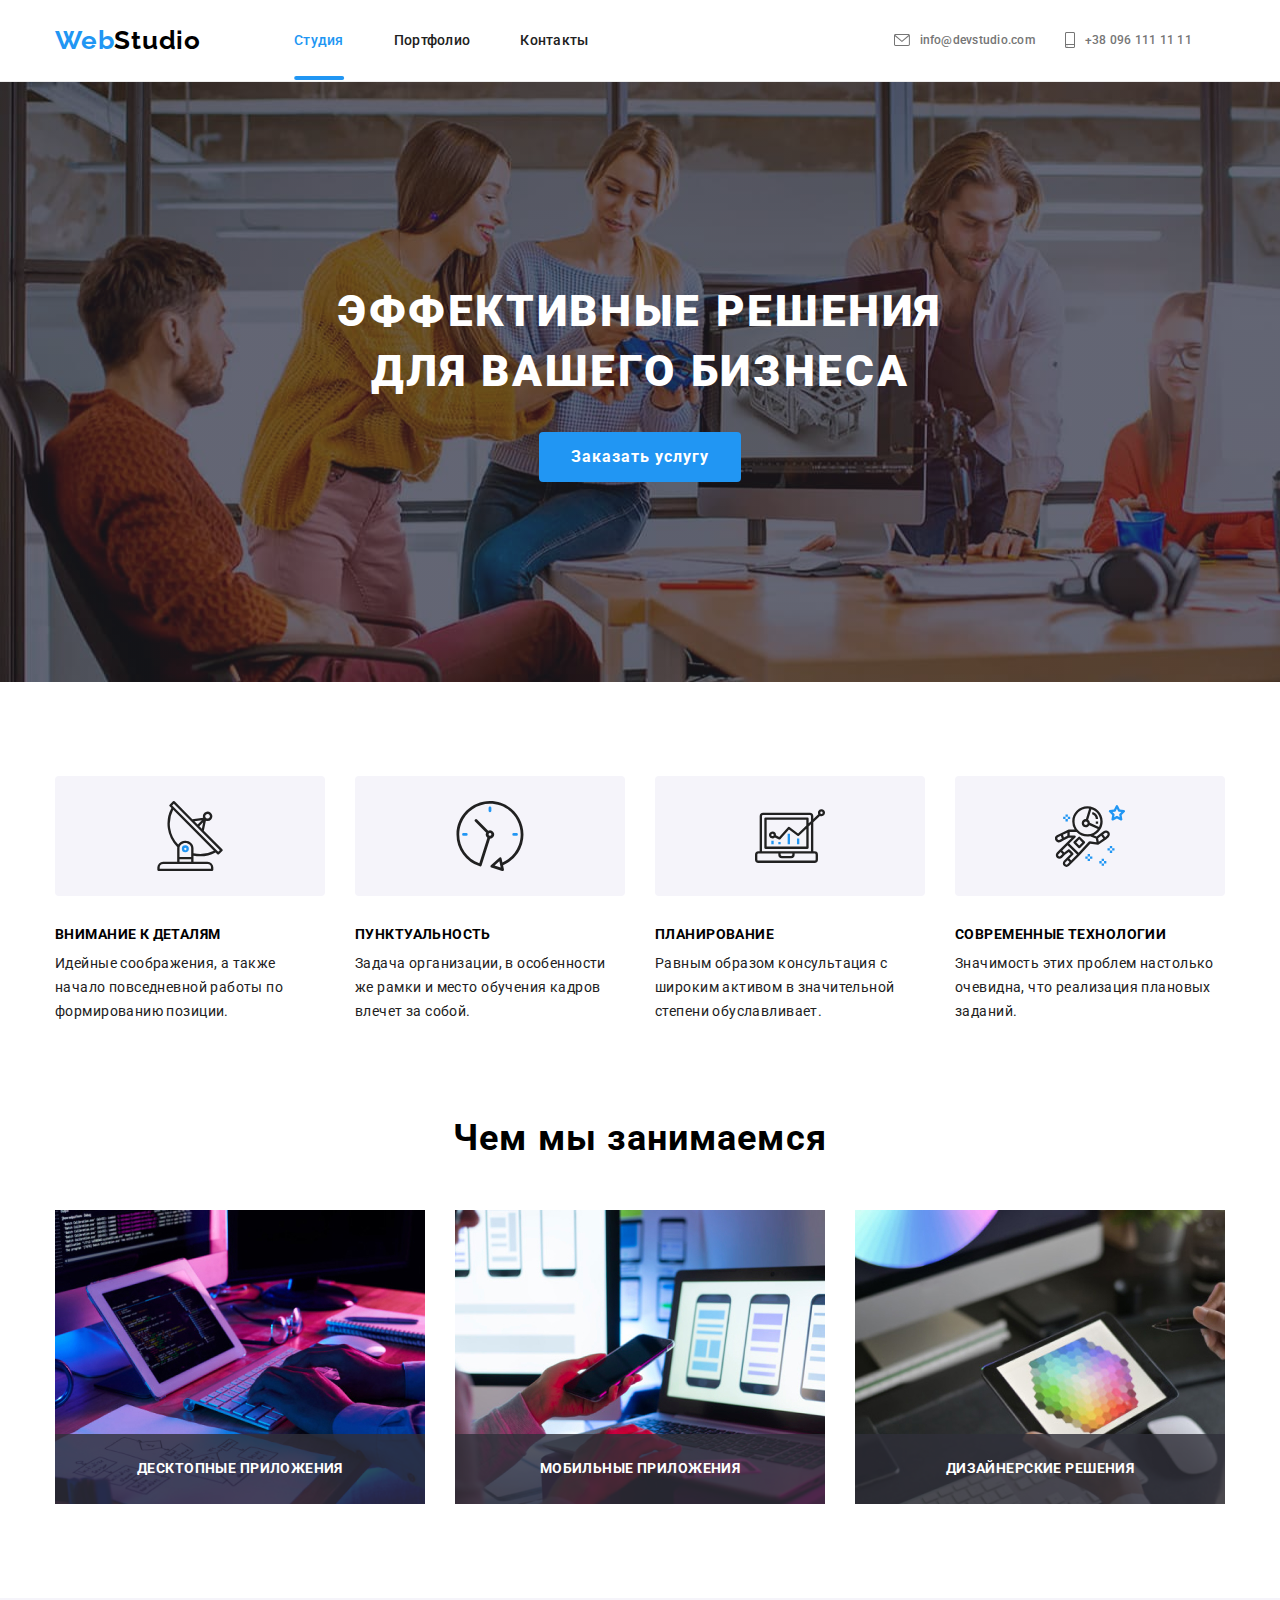
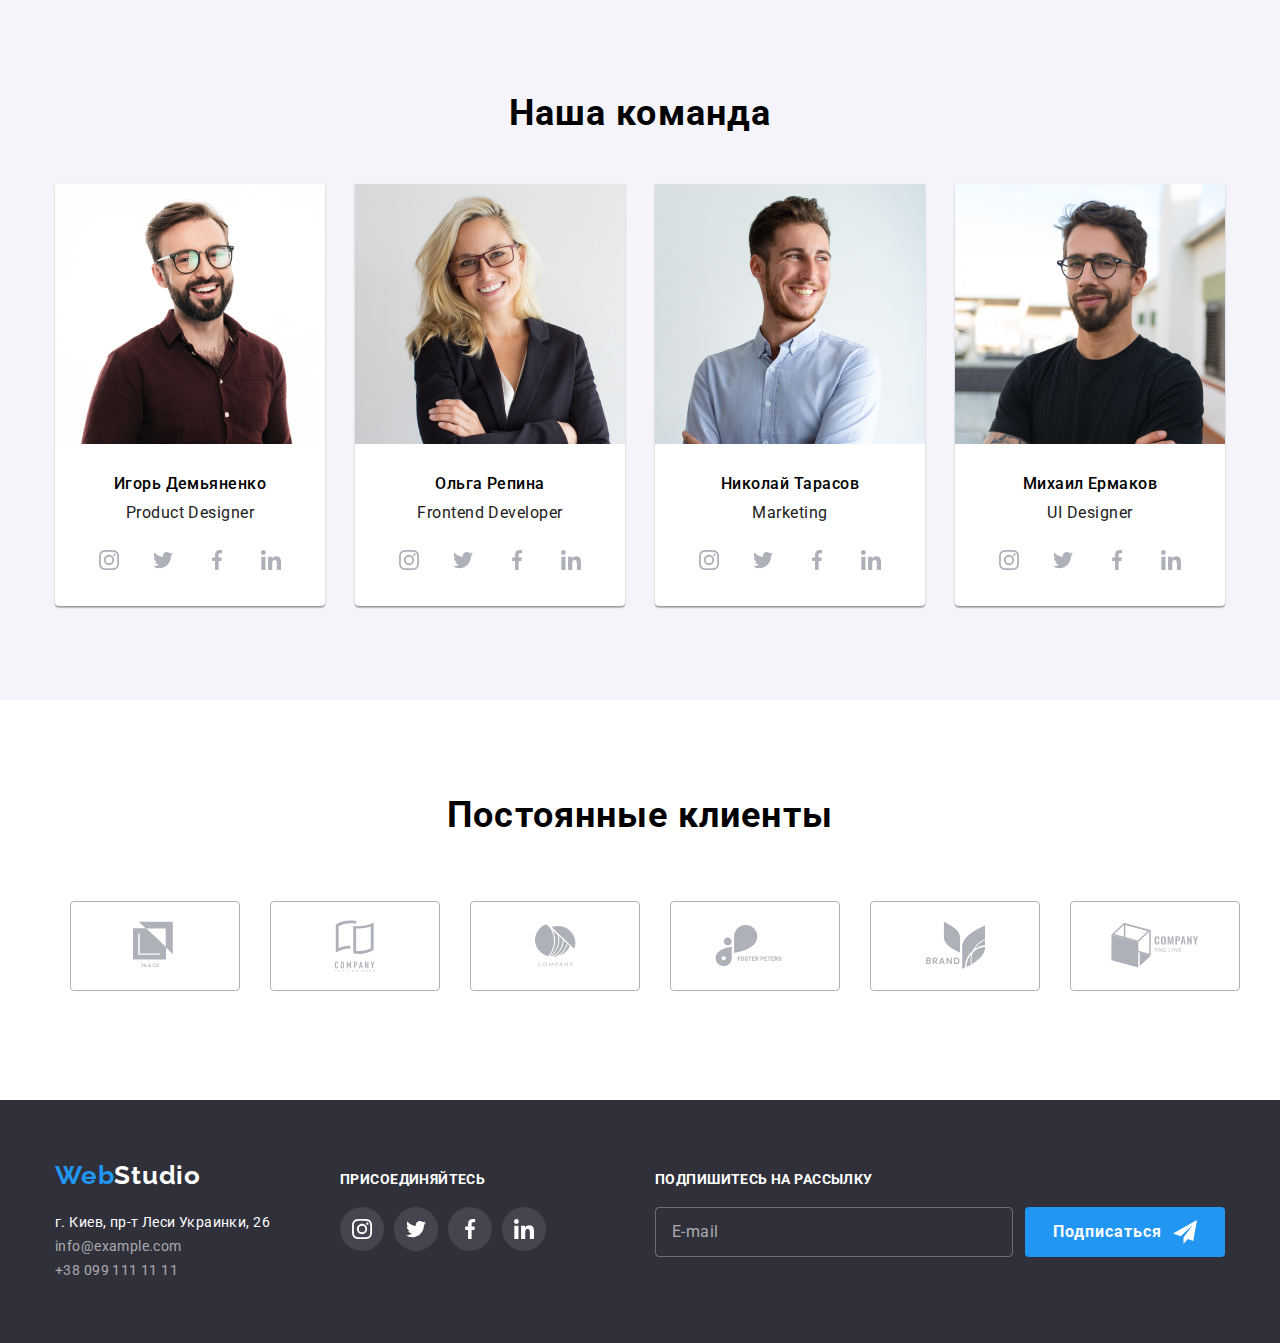
==== commit 2fdfd0df: "внесены изменения в названия файлов" ====
--- a/index.html
+++ b/index.html
@@ -179,15 +179,15 @@
                 <li class="team__item">
                      <picture class="team__img">
                         <source 
-                        srcset="./images/Team/img1-desk-1x.jpg 1x, ./images/Team/img1-desk-2x.jpg 2x" 
+                        srcset="./images/team/img1-desk-1x.jpg 1x, ./images/team/img1-desk-2x.jpg 2x" 
                         media="(min-width: 1200px)">
                      
                         <source 
-                        srcset="./images/Team/img1-tablet-1х.jpg 1x, ./images/Team/img1-tablet-2x.jpg 2x" 
+                        srcset="./images/team/img1-tablet-1х.jpg 1x, ./images/team/img1-tablet-2x.jpg 2x" 
                         media="(min-width: 768px)">
                      
                         <source 
-                        srcset="./images/Team/img1-1х.jpg 1x, ./images/Team/img1-2х.jpg 2x" 
+                        srcset="./images/team/img1-1х.jpg 1x, ./images/team/img1-2х.jpg 2x" 
                         media="(min-width: 320px)">
                         <img class="team__img" src="./images/Team/img1-1х.jpg" 
                            alt="Игорь Демьяненко" >
@@ -231,17 +231,17 @@
                  <li class="team__item">
                         <picture class="team__img">
                            <source 
-                              srcset="./images/Team/img2-desk-1x.jpg 1x, ./images/Team/img2-desk-2x.jpg 2x" 
+                              srcset="./images/team/img2-desk-1x.jpg 1x, ./images/team/img2-desk-2x.jpg 2x" 
                               media="(min-width: 1200px)">
                            
                            <source 
-                           srcset="./images/Team/img2-tablet-1x.jpg 1x, ./images/Team/img2-tablet-2x.jpg 2x" 
+                           srcset="./images/team/img2-tablet-1x.jpg 1x, ./images/team/img2-tablet-2x.jpg 2x" 
                               media="(min-width: 768px)">
                            
                            <source 
-                           srcset="./images/Team/img2-1х.jpg 1x, ./images/Team/img2-2х.jpg 2x"
+                           srcset="./images/team/img2-1х.jpg 1x, ./images/team/img2-2х.jpg 2x"
                               media="(min-width: 320px)">
-                           <img class="team__img" src="./images/Team/img2-1х.jpg" 
+                           <img class="team__img" src="./images/team/img2-1х.jpg" 
                                  alt="Ольга Репина" >
                            </picture>
                         <div class="team__text">
@@ -283,17 +283,17 @@
                  <li class="team__item">
                        <picture class="team__img">
                            <source 
-                           srcset="./images/Team/img3-desk-1x.jpg 1x, ./images/Team/img3-desk-2x.jpg 2x" 
+                           srcset="./images/team/img3-desk-1x.jpg 1x, ./images/team/img3-desk-2x.jpg 2x" 
                            media="(min-width: 1200px)">
                         
                            <source 
-                           srcset="./images/Team/img3-tablet-1x.jpg 1x, ./images/Team/img3-tablet-2x.jpg 2x" 
+                           srcset="./images/team/img3-tablet-1x.jpg 1x, ./images/team/img3-tablet-2x.jpg 2x" 
                            media="(min-width: 768px)">
                         
                            <source 
-                           srcset="./images/Team/img3-1х.jpg 1x, ./images/Team/img3-2х.jpg 2x" 
+                           srcset="./images/team/img3-1х.jpg 1x, ./images/team/img3-2х.jpg 2x" 
                            media="(min-width: 320px)">
-                           <img class="team__img" src="./images/Team/img3-1х.jpg" 
+                           <img class="team__img" src="./images/team/img3-1х.jpg" 
                            alt="Николай Тарасов" >
                         </picture>
                        <div class="team__text">
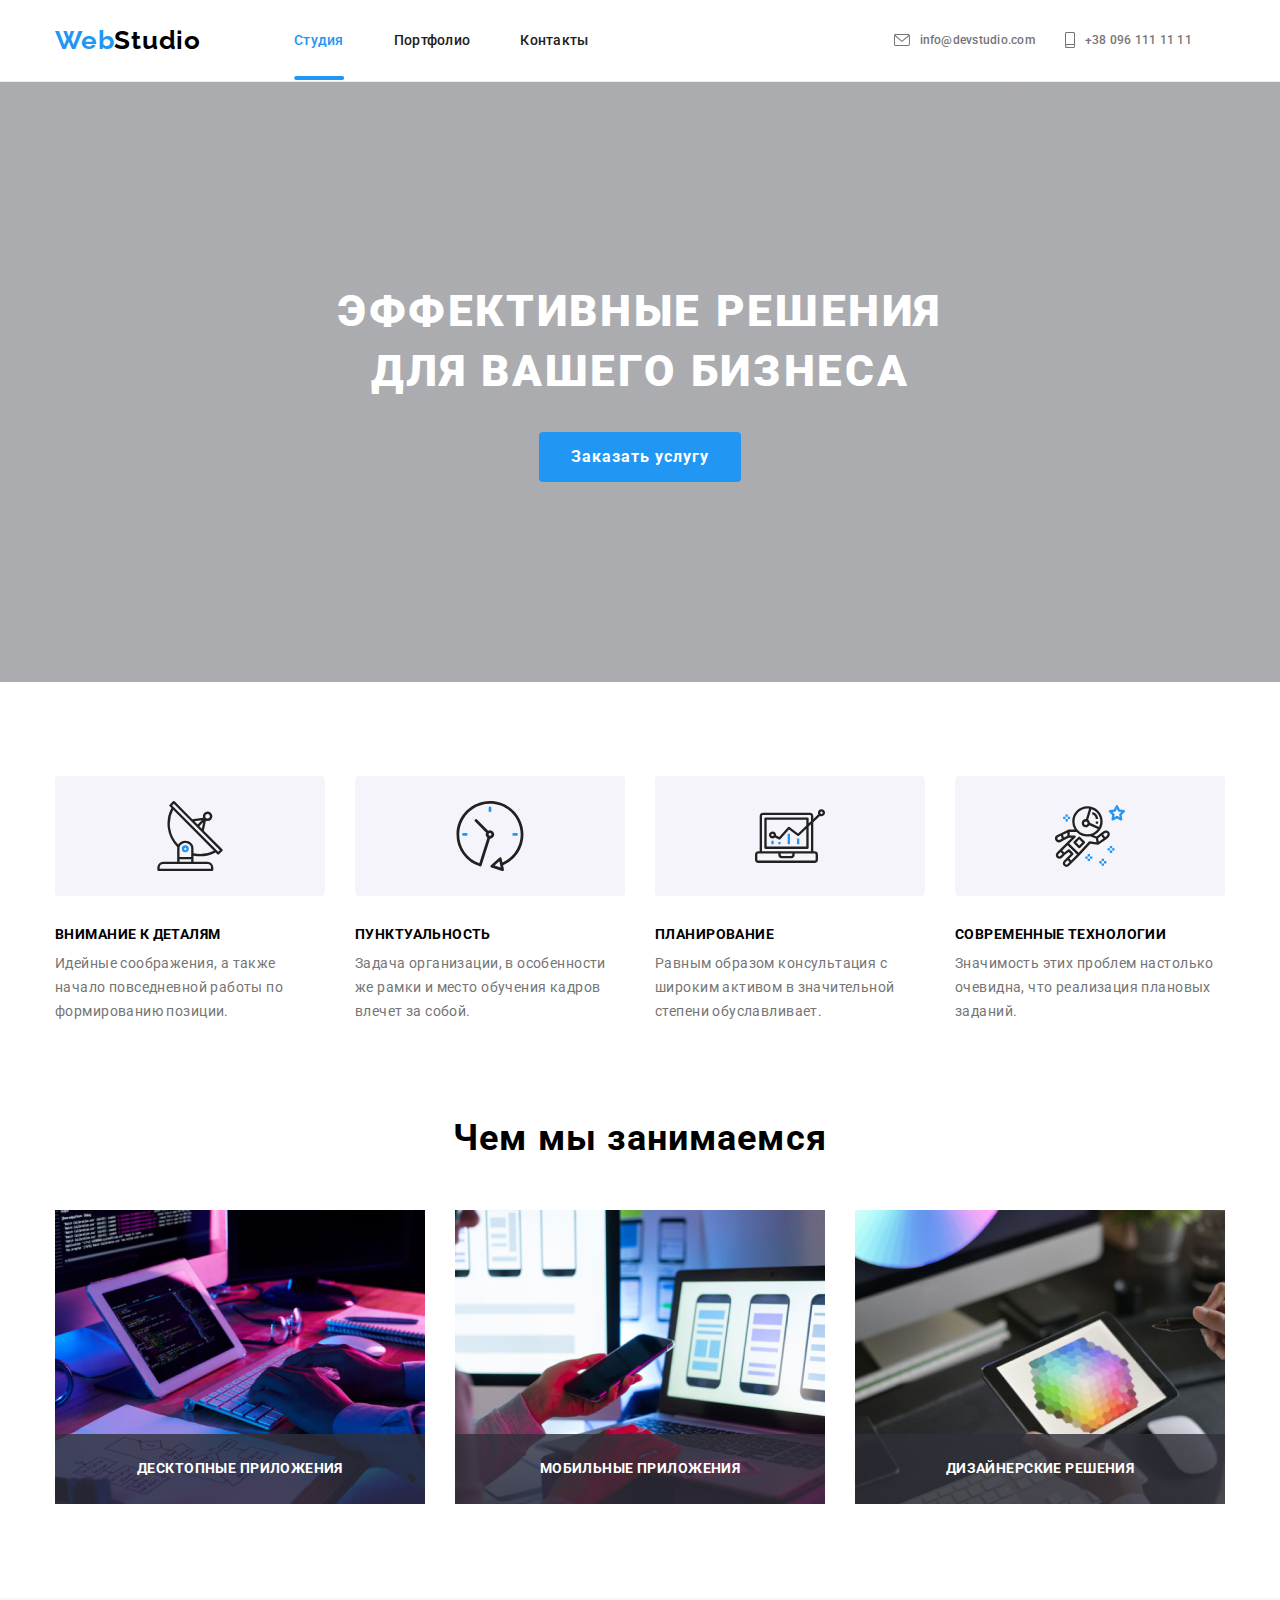
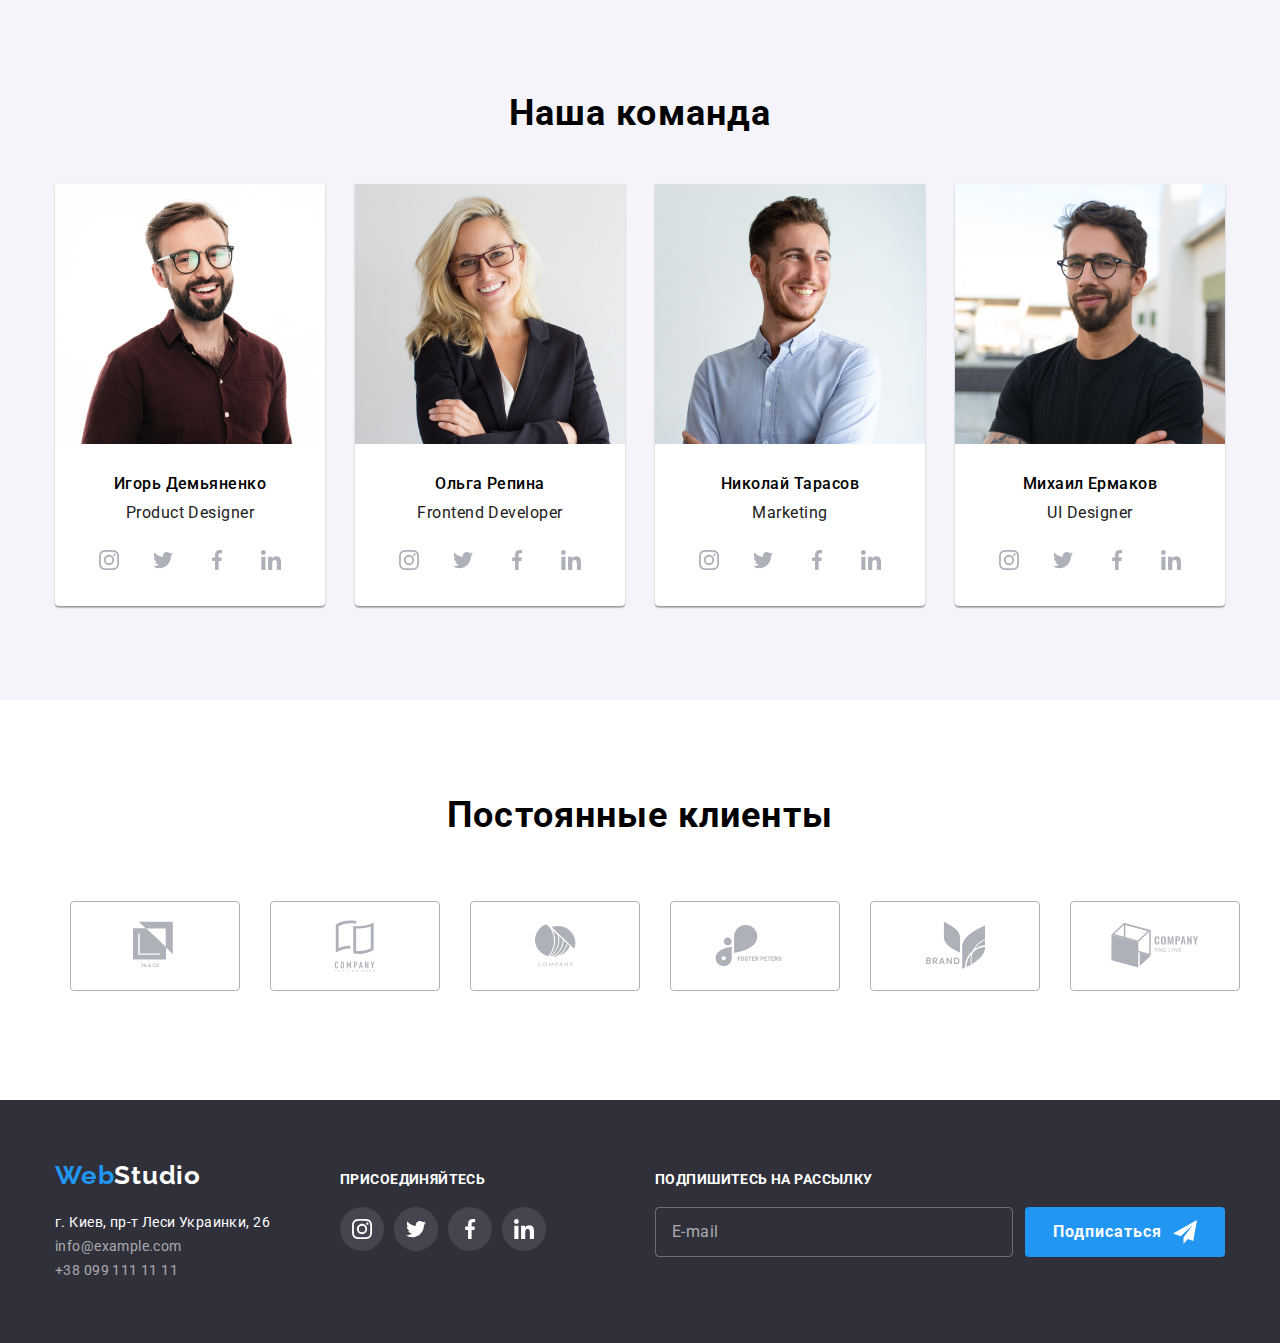
==== commit 1af9e824: "внесены правки в код" ====
--- a/index.html
+++ b/index.html
@@ -13,7 +13,7 @@
 <body>
     
    <header class="header-page">
-      <div class="container header__container">
+      <div class="container header-page__container">
         
          <div class="header-page__mobile">
             <a class="logo-name" href="./index.html" lang="en">
@@ -161,7 +161,7 @@
                   <li class="doing__item">
                      <img class="doing__img" src="./images/doing/img.3.jpg" 
                        alt="Дизайн приложений" 
-                       srcset="./images/doing/img.3-1x.jpg 1x, ./images/Galery/img.3-2x.jpg 2x">
+                       srcset="./images/doing/img.3-1x.jpg 1x, ./images/doing/img.3-2x.jpg 2x">
                      <h3 class="doing__subtitle">Дизайнерские решения</h3>
                   </li>
                 
--- a/css/main.min.css
+++ b/css/main.min.css
@@ -1,2 +1,2 @@
-:root{--third-color: #212121;--title-text-color: #757575;--accent-color: #2196f3;--second-color: #ffffff;--background-body-section: #e5e5e5;--background-team-section: #f5f4fa;--background-hero-section: #2f303a;--footer-link-color: rgba(255, 255, 255, 0.6);--footer-background-color: rgb(255, 255, 255, 0.1);--timing-fn: 250ms cubic-bezier(0.4, 0, 0.2, 1);--main-font: Roboto, sans-serif;--secondary-font: Raleway, sans-serif;--main-letter-spacing: 0.03em}a{text-decoration:none}ul{list-style:none;padding:0;margin:0}h1,h2,h3,h4,p{margin:0}.img{display:block;max-width:100%}box*{margin:0}.contact,.footer-contact{font-style:normal}body{font-family:var(--main-font)}.visually-hidden{position:absolute;width:1px;height:1px;margin:-1px;border:0;padding:0;white-space:nowrap;clip-path:inset(100%);clip:rect(0 0 0 0);overflow:hidden}.is-hidden{opacity:0;visibility:hidden;pointer-events:none}.container{display:block;padding-right:15px;padding-left:15px;width:100%;margin:0 auto}@media screen and (min-width: 480px){.container{max-width:480px}}@media screen and (min-width: 768px){.container{max-width:768px}}@media screen and (min-width: 1200px){.container{max-width:1200px}}.section{padding-top:60px;padding-bottom:60px}.section-title{display:block;font-weight:700;font-size:28px;line-height:1.18;text-align:center;letter-spacing:0.03em;margin-bottom:30px}@media screen and (min-width: 1200px){.section-title{font-size:36px;line-height:1.17;margin-bottom:50px}}.title{display:block;margin-bottom:10px;font-weight:700;font-size:14px;line-height:1.143;letter-spacing:0.03em;text-transform:uppercase}.title--appeal{color:var(--second-color);margin-bottom:20px}@media screen and (min-width: 320px) and (max-width: 767px){.title{text-align:center}}.logo-name{text-decoration:none;font-family:var(--secondary-font);font-weight:700;font-size:24px;line-height:1.17;letter-spacing:0.03em}@media screen and (min-width: 768px){.logo-name{margin-right:88px}}@media screen and (min-width: 1200px){.logo-name{font-size:26px;line-height:1.19;margin-right:93px}}.logo-name__first{color:var(--accent-color)}.logo-name__second{color:black}.logo-name--accent{display:block;margin:0 auto;margin-bottom:20px;color:var(--second-color)}.modal-btn{display:block;margin:0 auto;min-width:200px;padding:10px 32px;border-radius:4px;border:none;cursor:pointer;font-family:var(--main-font);font-weight:700;font-size:16px;line-height:1.88;letter-spacing:0.06em;color:var(--second-color);background-color:var(--accent-color)}.modal-btn--form{display:flex;justify-content:space-between;align-items:center;padding:10px 28px;width:200px;height:50px}.social-list{display:flex;justify-content:center}.social-list--cards{padding-bottom:24px}.social{display:block;margin:0 auto;margin-bottom:60px}@media screen and (min-width: 768px){.social{margin:0}}.social__item:not(:last-child){margin-right:10px}.social__icon{width:20px;height:20px;fill:#afb1b8;transition:fill var(--timing-fn)}.social__link:hover .social__icon,.social__link:focus .social__icon{fill:var(--second-color)}.social__link{display:flex;justify-content:center;align-items:center;width:44px;height:44px;border-radius:50%;background-color:var(--second-color);transition:background-color var(--timing-fn)}.social__link:hover,.social__link:focus{background-color:var(--accent-color)}.header-page{position:relative;border-bottom:1px solid #ececec;margin:0 auto}.header-page__mobile{display:flex;justify-content:space-between;align-items:center}.header-page__container{padding-top:16px;padding-bottom:16px;text-align:center}.main-nav__link{position:relative;transition:color var(--timing-fn);padding-bottom:8px;font-weight:500;font-size:18px;line-height:1.17;letter-spacing:0.02em;color:#212121}.main-nav__link--current{color:var(--accent-color)}.main-nav__link--current::after{content:"";position:absolute;display:block;width:100%;height:4px;background-color:var(--accent-color);bottom:0;border-radius:2px;left:50%;transform:translate(-50%)}.main-nav__link .main-nav__link:hover,.main-nav__link .contact__link:hover,.main-nav__link .main-nav__link:focus{color:var(--accent-color)}.contact{margin-right:auto}.contact__icon{display:block;margin-right:10px;fill:currentColor}.contact__link{display:flex;justify-content:center;align-items:center;font-weight:500;font-size:18px;line-height:1.17;letter-spacing:0.02em;color:var(--title-text-color);transition:color var(--timing-fn)}.menu-button{display:inline-flex;margin:0;padding:0;border:none;background-color:transparent}.menu-button--icon{display:block;transition:fill var(--timing-fn)}.menu-button:hover .menu-button--icon,.menu-button:focus .menu-button--icon{fill:var(--accent-color)}.menu-button .icon-cross{display:none}.menu-button.is-open .icon-cross{display:block}.menu-button.is-open .icon-menu{display:none}.main-nav.is-open{box-shadow:0px 4px 8px rgba(0,0,0,0.04),0px 2px 4px rgba(0,0,0,0.08),0px 1px 3px rgba(0,0,0,0.16)}@media screen and (min-width: 320px) and (max-width: 767px){.main-nav{display:none;position:absolute;z-index:100;top:100%;left:0;width:100%;background-color:var(--second-color);padding-top:60px;padding-bottom:60px;border-top:1px solid #ececec;transition:transform var(--timing-fn)}.main-nav.is-open{display:block}.main-nav__item:not(:last-child){margin-bottom:40px}.main-nav__list{margin-bottom:60px}.contact__item:not(:last-child){margin-bottom:16px}}@media screen and (min-width: 768px){.header__container{display:flex;align-items:center}.main-nav{display:flex}.main-nav__list{display:flex;align-items:center;margin-right:84px}.main-nav__item:not(:last-child){margin-right:50px}.main-nav__link{padding:32px 0;font-size:14px;line-height:1.14}.contact{display:flex;flex-wrap:wrap}.contact__link{font-size:12px;line-height:1.67}.menu-button{display:none}}@media screen and (min-width: 768px) and (max-width: 1199px){.contact__icon--envelope{width:14px;height:10px}.contact__icon--smartphone{height:14px}.contact__item:not(:last-child){margin-bottom:10px}}@media screen and (min-width: 1200px){.header__container{padding-top:25px;padding-bottom:25px}.main-nav__list{margin-right:305px}.contact__item:not(:last-child){margin-right:30px}.main-nav__link:hover,.contact__link:hover,.main-navn__link:focus{color:var(--accent-color)}}.hero{background-image:linear-gradient(rgba(47,48,58,0.4), rgba(47,48,58,0.4)),url("../images/hero/Header-mobile.jpg");background-repeat:no-repeat;background-size:cover;padding-top:118px;padding-bottom:118px}.hero__title{display:block;max-width:360px;margin:0 auto;margin-bottom:30px;font-weight:900;font-size:26px;line-height:1.62;text-align:center;letter-spacing:0.06em;text-transform:uppercase;color:var(--second-color)}@media screen and (min-device-pixel-ratio: 2) and (min-width: 320px), screen and (min-resolution: 192dpi) and (min-width: 320px), screen and (min-resolution: 2dppx) and (min-width: 320px){.hero{background-image:linear-gradient(rgba(47,48,58,0.4), rgba(47,48,58,0.4)),url("../images/hero/Header-mobile@2x.jpg")}}@media screen and (min-width: 768px){.hero{background-image:linear-gradient(rgba(47,48,58,0.4), rgba(47,48,58,0.4)),url("../images/hero/Header-tablet.jpg")}}@media screen and (min-device-pixel-ratio: 2) and (min-width: 768px), screen and (min-resolution: 192dpi) and (min-width: 768px), screen and (min-resolution: 2dppx) and (min-width: 768px){.hero{background-image:linear-gradient(rgba(47,48,58,0.4), rgba(47,48,58,0.4)),url("../images/hero/Header-tablet@2x.jpg")}}@media screen and (min-width: 1200px){.hero{max-width:1600px;background-image:linear-gradient(rgba(47,48,58,0.4), rgba(47,48,58,0.4)),url("../images/hero/Header-desctop.jpg");padding-top:200px;padding-bottom:200px;margin:0 auto}.hero__title{max-width:696px;font-size:44px;line-height:1.36}}@media screen and (min-device-pixel-ratio: 2) and (min-width: 1200px), screen and (min-resolution: 192dpi) and (min-width: 1200px), screen and (min-resolution: 2dppx) and (min-width: 1200px){.hero{background-image:linear-gradient(rgba(47,48,58,0.4), rgba(47,48,58,0.4)),url("../images/hero/Header-desctop@2x.jpg")}}.priority{padding-top:60px;padding-bottom:60px}.priority__icon{display:flex;justify-content:center;align-items:center;width:70px;height:70px}.priority__cover{display:flex;height:120px;justify-content:center;align-items:center;background-color:var(--background-team-section);border-radius:4px;margin-bottom:30px}.priority__text{font-weight:400;font-size:14px;line-height:1.71;letter-spacing:0.03em;color:var(--third-color)}@media screen and (min-width: 320px) and (max-width: 767px){.priority__item{display:block;max-width:450px}.priority__item:not(:last-child){margin-bottom:30px}}@media screen and (min-width: 768px){.priority__list{display:flex;flex-wrap:wrap;margin:-15px}.priority__item{display:block;max-width:calc((100% - 2 * 30px) / 2);margin:15px}}@media screen and (min-width: 1200px){.priority{padding-top:94px;padding-bottom:94px}.priority__list{display:flex;justify-content:space-between}.priority__item{display:block;max-width:270px}}.doing{padding-bottom:94px}@media screen and (max-width: 1199px){.doing{display:none}}.doing__img{display:block;width:100%;height:auto}.doing__list{display:flex;justify-content:space-between}.doing__subtitle{position:absolute;bottom:0;display:flex;width:100%;height:70px;justify-content:center;align-items:center;padding:27px 82px;background-color:rgba(47,48,58,0.8);font-weight:700;font-size:14px;line-height:1.14;letter-spacing:0.03em;color:var(--second-color);text-transform:uppercase}.doing__item{position:relative}.doing__item:not(:last-child){margin-right:30px}.team{margin:0 auto;background-color:var(--background-team-section);padding-top:60px;padding-bottom:60px}.team__name{display:block;padding-bottom:10px;font-weight:500;font-size:16px;line-height:1.19;text-align:center;letter-spacing:0.03em}.team__specialty{font-weight:400;font-size:16px;line-height:1.19;text-align:center;letter-spacing:0.03em;color:var(--third-color)}.team__img{display:block;max-width:100%;height:auto}.team__item{max-width:450px;background-color:var(--second-color);border-radius:0px 0px 4px 4px;box-shadow:0px 1px 3px rgba(0,0,0,0.12),0px 1px 1px rgba(0,0,0,0.14),0px 2px 1px rgba(0,0,0,0.2)}.team__text{display:block;padding-top:30px;padding-bottom:16px}@media screen and (min-width: 320px) and (max-width: 767px){.team__item:not(:last-child){margin-bottom:30px}}@media screen and (min-width: 768px){.team__list{display:flex;flex-wrap:wrap;margin:-15px}.team__item{display:block;max-width:calc((100% - 2 * 30px) / 2);margin:15px}}@media screen and (min-width: 768px){.team{padding-top:94px;padding-bottom:94px}}.clients{padding-top:60px;padding-bottom:60px}.clients__list{display:flex;flex-wrap:wrap;justify-content:center;margin:-15px}.clients__item{margin:15px}@media screen and (min-width: 768px){.clients__item{min-width:calc((100% - 3 * 30px) / 3)}}.clients__link{display:flex;flex-wrap:wrap;min-width:210px;height:90px;justify-content:center;align-items:center;background-color:var(--second-color);border-radius:4px;border:1px solid #afb1b8;transition:border-color var(--timing-fn)}.clients__link:hover,.clients__link:focus{border-color:var(--accent-color)}.clients__icon{display:block;fill:#afb1b8;transition:fill var(--timing-fn)}.clients__link:hover .clients__icon,.clients__link:focus .clients__icon{fill:var(--accent-color)}@media screen and (min-width: 1200px){.clients{padding-top:94px;padding-bottom:94px}.clients__list{display:flex;justify-content:space-between;align-items:center;margin:0;flex-wrap:nowrap}.clients__link{min-width:170px}.clients__item{min-width:170px}}.footer{text-align:center;background-color:var(--background-hero-section);padding-top:60px;padding-bottom:60px}.footer__list{margin-bottom:60px}.footer__link{font-family:var(--main-font);font-weight:400;font-size:14px;font-style:normal;line-height:1.71;letter-spacing:0.03em;color:var(--footer-link-color);transition:color var(--timing-fn)}.footer__link:hover{color:var(--accent-color)}.footer__item:not(:last-child){display:block;margin-bottom:8px}.footer--social__link{background-color:var(--footer-background-color);transition:background-color var(--timing-fn)}.footer--social__icon{fill:var(--second-color)}.geolocation{color:var(--second-color)}@media screen and (min-width: 768px){.footer--tablet{display:flex;justify-content:space-around}.form__label{display:inline-block}}@media screen and (min-width: 1200px){.footer{text-align:left}.footer__section{display:flex;justify-content:space-between;align-items:baseline}.footer--tablet{align-items:baseline}.footer__container{margin-right:70px}.footer__list{margin-bottom:0}.footer__item:not(:last-child){margin-bottom:0}}.form__input{display:block;width:100%;height:50px;margin-bottom:20px;border:1px solid rgba(255,255,255,0.3);box-sizing:border-box;border-radius:4px;background-color:transparent;padding:15px 16px;font-size:16px;line-height:1.25;letter-spacing:0.03em;color:var(--footer-link-color);transition:border-color var(--timing-fn)}.form__input:focus{outline:none;border-color:var(--accent-color)}.form__input::placeholder{font-size:16px;line-height:1.25;letter-spacing:0.03em;color:var(--footer-link-color)}@media screen and (min-width: 768px){.form__input{width:450px}}@media screen and (min-width: 1200px){.form__label{display:flex}.form__input{width:358px;margin-right:12px;margin-bottom:0}}.backdrop{position:fixed;top:0;left:0;z-index:100;width:100%;height:100%;background-color:rgba(0,0,0,0.2);transition:transform var(--timing-fn);overflow-y:scroll;padding-top:20%;padding-left:15px;padding-right:15px}.backdrop__title{display:block;font-weight:700;font-size:20px;line-height:1.5;text-align:center;letter-spacing:0.03em;color:var(--third-color);margin-bottom:12px}@media screen and (min-width: 768px){.backdrop__title{line-height:1.15}}.checkbox{display:flex;align-items:center;justify-content:center;margin-bottom:30px}.checkbox__text{font-size:12px;line-height:1.67;letter-spacing:0.03em;color:var(--third-color)}@media screen and (min-width: 1200px){.checkbox__text{font-size:14px;line-height:1.71}}.checkbox__link{font-size:12px;line-height:1.67;letter-spacing:0.03em;text-decoration:underline;color:var(--accent-color)}@media screen and (min-width: 1200px){.checkbox__link{font-size:14px;line-height:1.71}}.checkbox__label{display:flex;align-items:center;font-size:14px;line-height:1.71px;letter-spacing:0.03em;color:var(--third-color)}.checkbox__label::before{content:"";display:inline-block;min-width:16px;min-height:15px;margin-right:8px;border:2px solid #212121;transition:250ms var(--timing-fn)}.chekbox__input:checked+.checkbox__label::before{background-image:url(../images/icon-check.svg);background-size:contain;background-origin:border-box;background-color:var(--accent-color);border-color:transparent}.modal-form{display:block;margin-bottom:10px}.modal-form-container{position:relative}.modal-form__label{display:flex;flex-direction:column}.modal-form__name{display:block;margin-bottom:4px;font-size:12px;line-height:1.17;letter-spacing:0.01em;color:var(--title-text-color)}.modal-form__input{width:100%;height:40px;border:1px solid rgba(33,33,33,0.2);border-radius:4px;padding-left:42px;transition:border-color var(--timing-fn)}.modal-form--textarea{display:block;margin-bottom:25px}.modal-form__placeholder{resize:none;display:block;width:100%px;height:120px;border:1px solid rgba(33,33,33,0.2);box-sizing:border-box;border-radius:4px;padding:12px 16px;transition:border-color var(--timing-fn)}.modal-form__placeholder::placeholder{font-size:14px;line-height:1.14;letter-spacing:0.01em;color:rgba(117,117,117,0.5)}@media screen and (min-width: 1200px){.modal-form__placeholder::placeholder{font-size:12px;line-height:1.17}}.modal-form__icon{position:absolute;display:block;left:12px;top:50%;transform:translateY(-50%);transition:fill var(--timing-fn)}.modal-form__input:hover+.modal-form__icon,.modal-form__input:focus+.modal-form__icon{fill:var(--accent-color)}.modal-form__input:focus,.modal-form__placeholder:focus{border-color:var(--accent-color);outline:none}.modal{position:relative;width:100%;padding:40px;box-shadow:0px 1px 3px rgba(0,0,0,0.12),0px 1px 1px rgba(0,0,0,0.14),0px 2px 1px rgba(0,0,0,0.2);border-radius:4px;background-color:var(--second-color);transition:transform var(--timing-fn)}@media screen and (min-width: 481px){.modal{position:absolute;max-width:450px;top:50%;left:50%;transform:translate(-50%, -50%)}}@media screen and (min-width: 481px) and (min-width: 1200px){.modal{max-width:528px}}.modal__close-button{display:flex;justify-content:center;align-items:center;position:absolute;top:8px;right:8px;width:30px;height:30px;background-color:var(--second-color);border:1px solid rgba(0,0,0,0.1);border-radius:50%;cursor:pointer}.button__close-icon{display:block;width:18px;height:18px;transition:fill var(--timing-fn)}.modal__close-button:hover .button__close-icon{fill:var(--accent-color)}@media screen and (max-width: 800px) and (min-width: 320px) and (orientation: landscape){.modal{top:90%}}
+:root{--third-color: #212121;--title-text-color: #757575;--accent-color: #2196f3;--second-color: #ffffff;--background-body-section: #e5e5e5;--background-team-section: #f5f4fa;--background-hero-section: #2f303a;--footer-link-color: rgba(255, 255, 255, 0.6);--footer-background-color: rgb(255, 255, 255, 0.1);--timing-fn: 250ms cubic-bezier(0.4, 0, 0.2, 1);--main-font: Roboto, sans-serif;--secondary-font: Raleway, sans-serif;--main-letter-spacing: 0.03em}a{text-decoration:none}ul{list-style:none;padding:0;margin:0}h1,h2,h3,h4,p{margin:0}.img{display:block;max-width:100%}box*{margin:0}.contact,.footer-contact{font-style:normal}body{font-family:var(--main-font)}.visually-hidden{position:absolute;width:1px;height:1px;margin:-1px;border:0;padding:0;white-space:nowrap;clip-path:inset(100%);clip:rect(0 0 0 0);overflow:hidden}.is-hidden{opacity:0;visibility:hidden;pointer-events:none}.container{display:block;padding-right:15px;padding-left:15px;width:100%;margin:0 auto}@media screen and (min-width: 480px){.container{max-width:480px}}@media screen and (min-width: 768px){.container{max-width:768px}}@media screen and (min-width: 1200px){.container{max-width:1200px}}.section{padding-top:60px;padding-bottom:60px}.section-title{display:block;font-weight:700;font-size:28px;line-height:1.18;text-align:center;letter-spacing:0.03em;margin-bottom:30px}@media screen and (min-width: 1200px){.section-title{font-size:36px;line-height:1.17;margin-bottom:50px}}.title{display:block;margin-bottom:10px;font-weight:700;font-size:14px;line-height:1.143;letter-spacing:0.03em;text-transform:uppercase}.title--appeal{color:var(--second-color);margin-bottom:20px}@media screen and (min-width: 320px) and (max-width: 767px){.title{text-align:center}}.logo-name{text-decoration:none;font-family:var(--secondary-font);font-weight:700;font-size:24px;line-height:1.17;letter-spacing:0.03em}@media screen and (min-width: 768px){.logo-name{margin-right:88px}}@media screen and (min-width: 1200px){.logo-name{font-size:26px;line-height:1.19;margin-right:93px}}.logo-name__first{color:var(--accent-color)}.logo-name__second{color:black}.logo-name--accent{display:block;margin:0 auto;margin-bottom:20px;color:var(--second-color)}.modal-btn{display:block;margin:0 auto;min-width:200px;padding:10px 32px;border-radius:4px;border:none;cursor:pointer;font-family:var(--main-font);font-weight:700;font-size:16px;line-height:1.88;letter-spacing:0.06em;color:var(--second-color);background-color:var(--accent-color)}.modal-btn--form{display:flex;justify-content:space-between;align-items:center;padding:10px 28px;width:200px;height:50px}.social-list{display:flex;justify-content:center}.social-list--cards{padding-bottom:24px}.social{display:block;margin:0 auto;margin-bottom:60px}@media screen and (min-width: 768px){.social{margin:0}}.social__item:not(:last-child){margin-right:10px}.social__icon{width:20px;height:20px;fill:#afb1b8;transition:fill var(--timing-fn)}.social__link:hover .social__icon,.social__link:focus .social__icon{fill:var(--second-color)}.social__link{display:flex;justify-content:center;align-items:center;width:44px;height:44px;border-radius:50%;background-color:var(--second-color);transition:background-color var(--timing-fn)}.social__link:hover,.social__link:focus{background-color:var(--accent-color)}.header-page{position:relative;border-bottom:1px solid #ececec;margin:0 auto}.header-page__mobile{display:flex;justify-content:space-between;align-items:center}.header-page__container{padding-top:16px;padding-bottom:16px;align-items:center}.main-nav__link{position:relative;transition:color var(--timing-fn);padding-bottom:8px;font-weight:500;font-size:18px;line-height:1.17;letter-spacing:0.02em;color:#212121}.main-nav__link--current{color:var(--accent-color)}.main-nav__link--current::after{content:"";position:absolute;display:block;width:100%;height:4px;background-color:var(--accent-color);bottom:0;border-radius:2px;left:50%;transform:translate(-50%)}.main-nav__link .main-nav__link:hover,.main-nav__link .contact__link:hover,.main-nav__link .main-nav__link:focus{color:var(--accent-color)}.contact{margin-right:auto}.contact__icon{display:block;margin-right:10px;fill:currentColor}.contact__link{display:flex;justify-content:center;align-items:center;font-weight:500;font-size:18px;line-height:1.17;letter-spacing:0.02em;color:var(--title-text-color);transition:color var(--timing-fn)}.menu-button{display:inline-flex;margin:0;padding:0;border:none;background-color:transparent}.menu-button--icon{display:block;transition:fill var(--timing-fn)}.menu-button:hover .menu-button--icon,.menu-button:focus .menu-button--icon{fill:var(--accent-color)}.menu-button .icon-cross{display:none}.menu-button.is-open .icon-cross{display:block}.menu-button.is-open .icon-menu{display:none}.main-nav.is-open{box-shadow:0px 4px 8px rgba(0,0,0,0.04),0px 2px 4px rgba(0,0,0,0.08),0px 1px 3px rgba(0,0,0,0.16)}@media screen and (min-width: 320px) and (max-width: 767px){.main-nav{display:none;position:absolute;z-index:100;top:100%;left:0;width:100%;background-color:var(--second-color);padding-top:60px;padding-bottom:60px;border-top:1px solid #ececec;transition:transform var(--timing-fn)}.main-nav.is-open{display:block}.main-nav__item:not(:last-child){margin-bottom:40px}.main-nav__list{margin-bottom:60px}.contact__item:not(:last-child){margin-bottom:16px}}@media screen and (min-width: 768px){.header-page__container{display:flex;align-items:center}.main-nav{display:flex}.main-nav__list{display:flex;align-items:center;margin-right:84px}.main-nav__item:not(:last-child){margin-right:50px}.main-nav__link{padding:32px 0;font-size:14px;line-height:1.14}.contact{display:flex;flex-wrap:wrap}.contact__link{font-size:12px;line-height:1.67}.menu-button{display:none}}@media screen and (min-width: 768px) and (max-width: 1199px){.contact__icon--envelope{width:14px;height:10px}.contact__icon--smartphone{height:14px}.contact__item:not(:last-child){margin-bottom:10px}}@media screen and (min-width: 1200px){.header-page__container{padding-top:25px;padding-bottom:25px}.main-nav__list{margin-right:305px}.contact__item:not(:last-child){margin-right:30px}.main-nav__link:hover,.contact__link:hover,.main-nav__link:focus{color:var(--accent-color)}}.hero{background-image:linear-gradient(rgba(47,48,58,0.4), rgba(47,48,58,0.4)),url("../images/hero/Header-mobile.jpg");background-repeat:no-repeat;background-size:cover;padding-top:118px;padding-bottom:118px}.hero__title{display:block;max-width:360px;margin:0 auto;margin-bottom:30px;font-weight:900;font-size:26px;line-height:1.62;text-align:center;letter-spacing:0.06em;text-transform:uppercase;color:var(--second-color)}@media screen and (min-device-pixel-ratio: 2) and (min-width: 320px), screen and (min-resolution: 192dpi) and (min-width: 320px), screen and (min-resolution: 2dppx) and (min-width: 320px){.hero{background-image:linear-gradient(rgba(47,48,58,0.4), rgba(47,48,58,0.4)),url("../images/hero/header-mobile@2x.jpg")}}@media screen and (min-width: 768px){.hero{background-image:linear-gradient(rgba(47,48,58,0.4), rgba(47,48,58,0.4)),url("../images/hero/header-tablet.jpg")}}@media screen and (min-device-pixel-ratio: 2) and (min-width: 768px), screen and (min-resolution: 192dpi) and (min-width: 768px), screen and (min-resolution: 2dppx) and (min-width: 768px){.hero{background-image:linear-gradient(rgba(47,48,58,0.4), rgba(47,48,58,0.4)),url("../images/hero/header-tablet@2x.jpg")}}@media screen and (min-width: 1200px){.hero{max-width:1600px;background-image:linear-gradient(rgba(47,48,58,0.4), rgba(47,48,58,0.4)),url("../images/hero/header-desctop.jpg");padding-top:200px;padding-bottom:200px;margin:0 auto}.hero__title{max-width:696px;font-size:44px;line-height:1.36}}@media screen and (min-device-pixel-ratio: 2) and (min-width: 1200px), screen and (min-resolution: 192dpi) and (min-width: 1200px), screen and (min-resolution: 2dppx) and (min-width: 1200px){.hero{background-image:linear-gradient(rgba(47,48,58,0.4), rgba(47,48,58,0.4)),url("../images/hero/header-desctop@2x.jpg")}}.priority{padding-top:60px;padding-bottom:60px}.priority__icon{display:flex;justify-content:center;align-items:center;width:70px;height:70px}.priority__cover{display:flex;height:120px;justify-content:center;align-items:center;background-color:var(--background-team-section);border-radius:4px;margin-bottom:30px}.priority__text{font-weight:400;font-size:14px;line-height:1.71;letter-spacing:0.03em;color:var(--title-text-color)}@media screen and (min-width: 320px) and (max-width: 767px){.priority__item{display:block;max-width:450px}.priority__item:not(:last-child){margin-bottom:30px}}@media screen and (min-width: 768px){.priority__list{display:flex;flex-wrap:wrap;margin:-15px}.priority__item{display:block;max-width:calc((100% - 2 * 30px) / 2);margin:15px}}@media screen and (min-width: 1200px){.priority{padding-top:94px;padding-bottom:94px}.priority__list{display:flex;justify-content:space-between}.priority__item{display:block;max-width:270px}}.doing{padding-bottom:94px}@media screen and (max-width: 1199px){.doing{display:none}}.doing__img{display:block;width:100%;height:auto}.doing__list{display:flex;justify-content:space-between}.doing__subtitle{position:absolute;bottom:0;display:flex;width:100%;height:70px;justify-content:center;align-items:center;padding:27px 82px;background-color:rgba(47,48,58,0.8);font-weight:700;font-size:14px;line-height:1.14;letter-spacing:0.03em;color:var(--second-color);text-transform:uppercase}.doing__item{position:relative}.doing__item:not(:last-child){margin-right:30px}.team{margin:0 auto;background-color:var(--background-team-section);padding-top:60px;padding-bottom:60px}.team__name{display:block;padding-bottom:10px;font-weight:500;font-size:16px;line-height:1.19;text-align:center;letter-spacing:0.03em}.team__specialty{font-weight:400;font-size:16px;line-height:1.19;text-align:center;letter-spacing:0.03em;color:var(--third-color)}.team__img{display:block;max-width:100%;height:auto}.team__item{max-width:450px;background-color:var(--second-color);border-radius:0px 0px 4px 4px;box-shadow:0px 1px 3px rgba(0,0,0,0.12),0px 1px 1px rgba(0,0,0,0.14),0px 2px 1px rgba(0,0,0,0.2)}.team__text{display:block;padding-top:30px;padding-bottom:16px}@media screen and (min-width: 320px) and (max-width: 767px){.team__item:not(:last-child){margin-bottom:30px}}@media screen and (min-width: 768px){.team__list{display:flex;flex-wrap:wrap;margin:-15px}.team__item{display:block;max-width:calc((100% - 2 * 30px) / 2);margin:15px}}@media screen and (min-width: 768px){.team{padding-top:94px;padding-bottom:94px}}.clients{padding-top:60px;padding-bottom:60px}.clients__list{display:flex;flex-wrap:wrap;justify-content:center;margin:-15px}.clients__item{margin:15px}@media screen and (min-width: 768px){.clients__item{min-width:calc((100% - 3 * 30px) / 3)}}.clients__link{display:flex;flex-wrap:wrap;min-width:210px;height:90px;justify-content:center;align-items:center;background-color:var(--second-color);border-radius:4px;border:1px solid #afb1b8;transition:border-color var(--timing-fn)}.clients__link:hover,.clients__link:focus{border-color:var(--accent-color)}.clients__icon{display:block;fill:#afb1b8;transition:fill var(--timing-fn)}.clients__link:hover .clients__icon,.clients__link:focus .clients__icon{fill:var(--accent-color)}@media screen and (min-width: 1200px){.clients{padding-top:94px;padding-bottom:94px}.clients__list{display:flex;justify-content:space-between;align-items:center;margin:0;flex-wrap:nowrap}.clients__link{min-width:170px}.clients__item{min-width:170px}}.footer{text-align:center;background-color:var(--background-hero-section);padding-top:60px;padding-bottom:60px}.footer__list{margin-bottom:60px}.footer__link{font-family:var(--main-font);font-weight:400;font-size:14px;font-style:normal;line-height:1.71;letter-spacing:0.03em;color:var(--footer-link-color);transition:color var(--timing-fn)}.footer__link:hover{color:var(--accent-color)}.footer__item:not(:last-child){display:block;margin-bottom:8px}.footer--social__link{background-color:var(--footer-background-color);transition:background-color var(--timing-fn)}.footer--social__icon{fill:var(--second-color)}.geolocation{color:var(--second-color)}@media screen and (min-width: 768px){.footer--tablet{display:flex;justify-content:space-around}.form__label{display:inline-block}}@media screen and (min-width: 1200px){.footer{text-align:left}.footer__section{display:flex;justify-content:space-between;align-items:baseline}.footer--tablet{align-items:baseline}.footer__container{margin-right:70px}.footer__list{margin-bottom:0}.footer__item:not(:last-child){margin-bottom:0}}.form__input{display:block;width:100%;height:50px;margin-bottom:20px;border:1px solid rgba(255,255,255,0.3);box-sizing:border-box;border-radius:4px;background-color:transparent;padding:15px 16px;font-size:16px;line-height:1.25;letter-spacing:0.03em;color:var(--footer-link-color);transition:border-color var(--timing-fn)}.form__input:focus{outline:none;border-color:var(--accent-color)}.form__input::placeholder{font-size:16px;line-height:1.25;letter-spacing:0.03em;color:var(--footer-link-color)}@media screen and (min-width: 768px){.form__input{width:450px}}@media screen and (min-width: 1200px){.form__label{display:flex}.form__input{width:358px;margin-right:12px;margin-bottom:0}}.backdrop{position:fixed;top:0;left:0;z-index:100;width:100%;height:100%;background-color:rgba(0,0,0,0.2);transition:transform var(--timing-fn);overflow-y:scroll;padding-top:20%;padding-left:15px;padding-right:15px}.backdrop__title{display:block;font-weight:700;font-size:20px;line-height:1.5;text-align:center;letter-spacing:0.03em;color:var(--third-color);margin-bottom:12px}@media screen and (min-width: 768px){.backdrop__title{line-height:1.15}}.checkbox{display:flex;align-items:center;justify-content:center;margin-bottom:30px}.checkbox__text{font-size:12px;line-height:1.67;letter-spacing:0.03em;color:var(--third-color)}@media screen and (min-width: 1200px){.checkbox__text{font-size:14px;line-height:1.71}}.checkbox__link{font-size:12px;line-height:1.67;letter-spacing:0.03em;text-decoration:underline;color:var(--accent-color)}@media screen and (min-width: 1200px){.checkbox__link{font-size:14px;line-height:1.71}}.checkbox__label{display:flex;align-items:center;font-size:14px;line-height:1.71px;letter-spacing:0.03em;color:var(--third-color)}.checkbox__label::before{content:"";display:inline-block;min-width:16px;min-height:15px;margin-right:8px;border:2px solid #212121;transition:250ms var(--timing-fn)}.chekbox__input:checked+.checkbox__label::before{background-image:url(../images/icon-check.svg);background-size:contain;background-origin:border-box;background-color:var(--accent-color);border-color:transparent}.modal-form{display:block;margin-bottom:10px}.modal-form-container{position:relative}.modal-form__label{display:flex;flex-direction:column}.modal-form__name{display:block;margin-bottom:4px;font-size:12px;line-height:1.17;letter-spacing:0.01em;color:var(--title-text-color)}.modal-form__input{width:100%;height:40px;border:1px solid rgba(33,33,33,0.2);border-radius:4px;padding-left:42px;transition:border-color var(--timing-fn)}.modal-form--textarea{display:block;margin-bottom:25px}.modal-form__placeholder{resize:none;display:block;width:100%px;height:120px;border:1px solid rgba(33,33,33,0.2);box-sizing:border-box;border-radius:4px;padding:12px 16px;transition:border-color var(--timing-fn)}.modal-form__placeholder::placeholder{font-size:14px;line-height:1.14;letter-spacing:0.01em;color:rgba(117,117,117,0.5)}@media screen and (min-width: 1200px){.modal-form__placeholder::placeholder{font-size:12px;line-height:1.17}}.modal-form__icon{position:absolute;display:block;left:12px;top:50%;transform:translateY(-50%);transition:fill var(--timing-fn)}.modal-form__input:hover+.modal-form__icon,.modal-form__input:focus+.modal-form__icon{fill:var(--accent-color)}.modal-form__input:focus,.modal-form__placeholder:focus{border-color:var(--accent-color);outline:none}.modal{position:relative;width:100%;padding:40px;box-shadow:0px 1px 3px rgba(0,0,0,0.12),0px 1px 1px rgba(0,0,0,0.14),0px 2px 1px rgba(0,0,0,0.2);border-radius:4px;background-color:var(--second-color);transition:transform var(--timing-fn)}@media screen and (min-width: 481px){.modal{position:absolute;max-width:450px;top:50%;left:50%;transform:translate(-50%, -50%)}}@media screen and (min-width: 481px) and (min-width: 1200px){.modal{max-width:528px}}.modal__close-button{display:flex;justify-content:center;align-items:center;position:absolute;top:8px;right:8px;width:30px;height:30px;background-color:var(--second-color);border:1px solid rgba(0,0,0,0.1);border-radius:50%;cursor:pointer}.button__close-icon{display:block;width:18px;height:18px;transition:fill var(--timing-fn)}.modal__close-button:hover .button__close-icon{fill:var(--accent-color)}@media screen and (max-width: 800px) and (min-width: 320px) and (orientation: landscape){.modal{top:90%}}
 /*# sourceMappingURL=main.min.css.map */